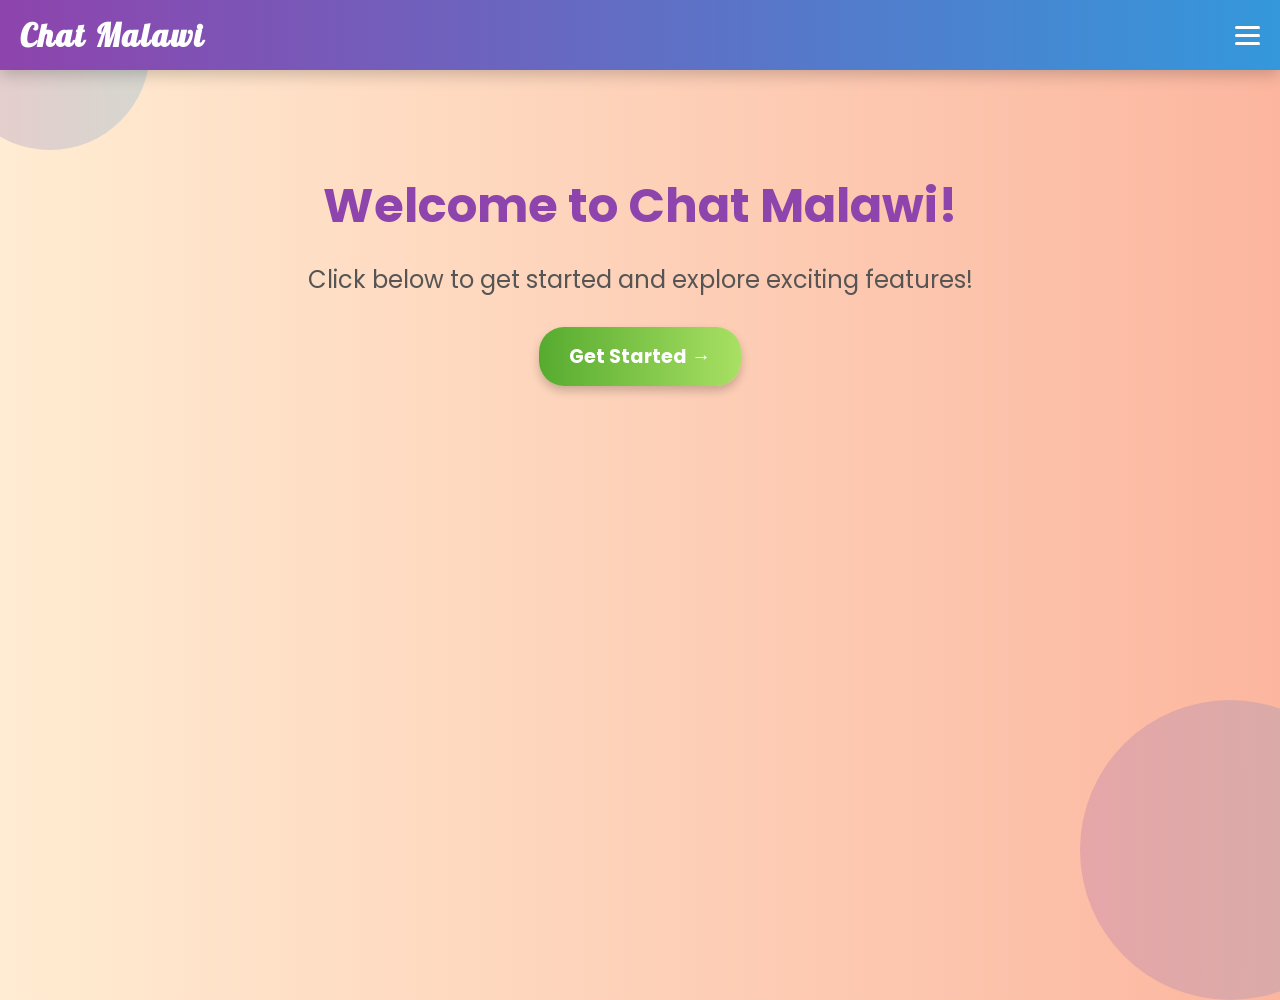
==== index.html @ 0bfccc45 "Add files via upload" ====
<!DOCTYPE html>
<html lang="en">
<head>
  <!-- Basic Meta -->
  <meta charset="UTF-8">
  <meta name="viewport" content="width=device-width, initial-scale=1.0">

  <!-- Title (VERY IMPORTANT for Google) -->
  <title>Chat Malawi | Social Media, Chat, Videos, Music & Live TV in Malawi</title>

  <!-- Meta Description (shows on Google results) -->
  <meta name="description" content="Chat Malawi is an all-in-one Malawian social platform with chat, social networking, videos, short clips, music streaming, movies, live TV channels, and more. Connect, watch, listen, and share – all in one place.">

  <!-- Keywords (less important today but still helpful) -->
  <meta name="keywords" content="Chat Malawi, Malawi social media, Malawi chat app, Malawi Facebook, Malawi WhatsApp, Malawi TikTok, Malawi YouTube, Malawi Netflix, Malawi Spotify, Malawi live TV, GOtv Malawi, DStv Malawi">

  <!-- Author -->
  <meta name="author" content="Collins Salagi – Founder, Chat Malawi">

  <!-- Open Graph (Facebook, WhatsApp sharing) -->
  <meta property="og:title" content="Chat Malawi | Malawi’s All-in-One Social Platform">
  <meta property="og:description" content="Chat, post, watch videos, stream music, enjoy movies, and watch live TV channels – all in one Malawian platform.">
  <meta property="og:type" content="website">
  <meta property="og:url" content="https://chatmalawi.ct.ws">
  <meta property="og:image" content="https://chatmalawi.ct.ws/assets/chat-malawi-preview.png">

  <!-- Twitter Card -->
  <meta name="twitter:card" content="summary_large_image">
  <meta name="twitter:title" content="Chat Malawi | Social, Video, Music & Live TV">
  <meta name="twitter:description" content="Malawi’s all-in-one platform for chatting, social media, videos, music, movies and live TV.">
  <meta name="twitter:image" content="https://chatmalawi.ct.ws/assets/chat-malawi-preview.png">

  <!-- Google Fonts -->
  <link href="https://fonts.googleapis.com/css2?family=Poppins:wght@300;400;600&family=Lobster&display=swap" rel="stylesheet">
  <style>
    /* General Reset */
    * {
      margin: 0;
      padding: 0;
      box-sizing: border-box;
      font-family: 'Poppins', sans-serif;
    }

    body {
      background: linear-gradient(to right, #ffecd2, #fcb69f);
      color: #333;
      overflow-x: hidden;
    }

    /* Header Section */
    header {
      background: linear-gradient(to right, #8e44ad, #3498db);
      color: white;
      padding: 15px 20px;
      display: flex;
      justify-content: space-between;
      align-items: center;
      position: sticky;
      top: 0;
      z-index: 1000;
      box-shadow: 0 5px 15px rgba(0, 0, 0, 0.2);
    }

    header h1 {
      font-family: 'Lobster', cursive;
      font-size: 2em;
      letter-spacing: 2px;
    }

    /* Menu Icon */
    .menu-icon {
      display: flex;
      flex-direction: column;
      cursor: pointer;
      gap: 5px;
    }

    .menu-icon div {
      width: 25px;
      height: 3px;
      background-color: white;
      border-radius: 2px;
    }

    /* Navigation Menu */
    nav {
      position: absolute;
      top: 60px;
      right: 20px;
      background: white;
      border-radius: 8px;
      width: 200px;
      transform: translateY(-20px);
      opacity: 0;
      visibility: hidden;
      transition: all 0.3s ease-in-out;
      box-shadow: 0 8px 20px rgba(0, 0, 0, 0.15);
    }

    nav.active {
      transform: translateY(0);
      opacity: 1;
      visibility: visible;
    }

    nav ul {
      list-style: none;
      padding: 10px 0;
    }

    nav ul li {
      border-bottom: 1px solid #f2f2f2;
    }

    nav ul li:last-child {
      border: none;
    }

    nav ul li a {
      display: block;
      text-decoration: none;
      color: #3498db;
      padding: 10px 15px;
      font-weight: bold;
      transition: all 0.3s ease;
    }

    nav ul li a:hover {
      background: #f5f5f5;
      color: #8e44ad;
    }

    /* Main Content */
    .content {
      margin: 80px auto;
      padding: 20px;
      max-width: 800px;
      text-align: center;
    }

    .content h2 {
      font-size: 3em;
      margin-bottom: 20px;
      color: #8e44ad;
    }

    .content p {
      font-size: 1.5em;
      margin-bottom: 30px;
      color: #555;
    }

    /* Button Styling */
    .btn {
      display: inline-block;
      background: linear-gradient(to right, #56ab2f, #a8e063);
      color: white;
      text-decoration: none;
      padding: 15px 30px;
      border-radius: 25px;
      font-size: 1.2em;
      font-weight: bold;
      transition: all 0.3s ease-in-out;
      box-shadow: 0 5px 10px rgba(0, 0, 0, 0.2);
    }

    .btn:hover {
      background: linear-gradient(to right, #4caf50, #81c784);
      transform: translateY(-5px);
    }

    /* Decorative Background Elements */
    .background-circle {
      position: absolute;
      border-radius: 50%;
      background: linear-gradient(to right, #8e44ad, #3498db);
      opacity: 0.2;
      z-index: -1;
    }

    .circle1 {
      width: 200px;
      height: 200px;
      top: -50px;
      left: -50px;
    }

    .circle2 {
      width: 300px;
      height: 300px;
      bottom: -100px;
      right: -100px;
    }

    /* Responsive Design */
    @media (max-width: 768px) {
      header h1 {
        font-size: 1.5em;
      }

      .menu-icon div {
        width: 20px;
      }

      .content h2 {
        font-size: 2.5em;
      }

      .btn {
        font-size: 1em;
        padding: 10px 20px;
      }
    }

    @media (max-width: 480px) {
      .content h2 {
        font-size: 2em;
      }

      .btn {
        font-size: 0.9em;
        padding: 10px 15px;
      }
    }
  </style>
</head>
<body>
  <!-- Decorative Background -->
  <div class="background-circle circle1"></div>
  <div class="background-circle circle2"></div>

  <!-- Header -->
  <header>
    <h1>Chat Malawi</h1>
    <div class="menu-icon" onclick="toggleMenu()">
      <div></div>
      <div></div>
      <div></div>
    </div>
  </header>

  <!-- Navigation Menu -->
  <nav id="menu">
    <ul>
      <li><a href="#">Home</a></li>
      <li><a href="https://chatmalawi.ct.ws/register.html">Register</a></li>
      <li><a href="https://chatmalawi.ct.ws/about.html">About</a></li>
      <li><a href="https://chatmalawi.ct.ws/contact.html">Contact</a></li>
    </ul>
  </nav>

  <!-- Main Content -->
  <div class="content">
    <h2>Welcome to Chat Malawi!</h2>
    <p>Click below to get started and explore exciting features!</p>
    <a href="https://chatmalawi.ct.ws/choose.html" class="btn">Get Started →</a>
  </div>

  <!-- JavaScript -->
  <script>
    // Toggle Menu Visibility
    function toggleMenu() {
      const menu = document.getElementById("menu");
      menu.classList.toggle("active");
    }
  </script>
</body>
</html>
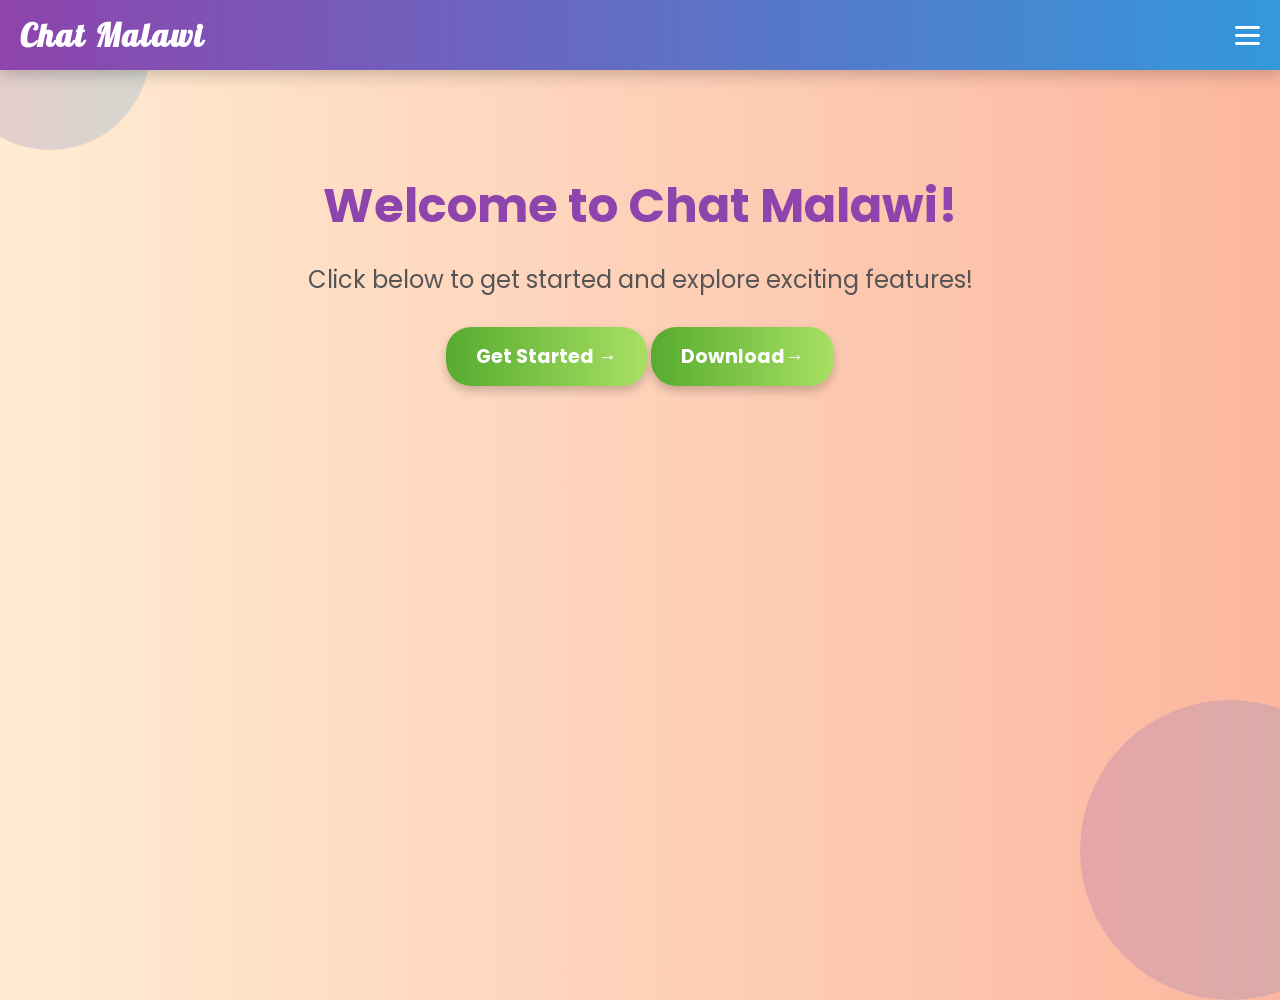
==== commit 97ee2554: "Update index.html" ====
--- a/index.html
+++ b/index.html
@@ -5,6 +5,8 @@
   <meta charset="UTF-8">
   <meta name="viewport" content="width=device-width, initial-scale=1.0">
 
+<meta name="google-site-verification" content="3OlMX-tmrOfyw79zy_RfGWT-W22qWX3HfekbRtVTyAk" />
+
   <!-- Title (VERY IMPORTANT for Google) -->
   <title>Chat Malawi | Social Media, Chat, Videos, Music & Live TV in Malawi</title>
 
@@ -21,14 +23,14 @@
   <meta property="og:title" content="Chat Malawi | Malawi’s All-in-One Social Platform">
   <meta property="og:description" content="Chat, post, watch videos, stream music, enjoy movies, and watch live TV channels – all in one Malawian platform.">
   <meta property="og:type" content="website">
-  <meta property="og:url" content="https://chatmalawi.ct.ws">
-  <meta property="og:image" content="https://chatmalawi.ct.ws/assets/chat-malawi-preview.png">
+  <meta property="og:url" content="https://chatmalawi.infinityfreeapp.com">
+  <meta property="og:image" content="https://chatmalawi.infinityfreeapp.com/assets/chat-malawi-preview.png">
 
   <!-- Twitter Card -->
   <meta name="twitter:card" content="summary_large_image">
   <meta name="twitter:title" content="Chat Malawi | Social, Video, Music & Live TV">
   <meta name="twitter:description" content="Malawi’s all-in-one platform for chatting, social media, videos, music, movies and live TV.">
-  <meta name="twitter:image" content="https://chatmalawi.ct.ws/assets/chat-malawi-preview.png">
+  <meta name="twitter:image" content="https://chatmalawi.infinityfreeapp.com/assets/chat-malawi-preview.png">
 
   <!-- Google Fonts -->
   <link href="https://fonts.googleapis.com/css2?family=Poppins:wght@300;400;600&family=Lobster&display=swap" rel="stylesheet">
@@ -243,7 +245,7 @@
   <nav id="menu">
     <ul>
       <li><a href="#">Home</a></li>
-      <li><a href="https://chatmalawi.ct.ws/register.html">Register</a></li>
+      <li><a href="https://chatmalawi.infinityfreeapp.com/register.php">Register</a></li>
       <li><a href="https://chatmalawi.ct.ws/about.html">About</a></li>
       <li><a href="https://chatmalawi.ct.ws/contact.html">Contact</a></li>
     </ul>
@@ -253,7 +255,9 @@
   <div class="content">
     <h2>Welcome to Chat Malawi!</h2>
     <p>Click below to get started and explore exciting features!</p>
-    <a href="https://chatmalawi.ct.ws/choose.html" class="btn">Get Started →</a>
+    <a href="https://chatmalawi.infinityfreeapp.com" class="btn">Get Started →</a>
+
+<a href="https://web2apkpro.com/public_download.php?project_id=11176&token=deff3643ce" class="btn">Download→</a>
   </div>
 
   <!-- JavaScript -->
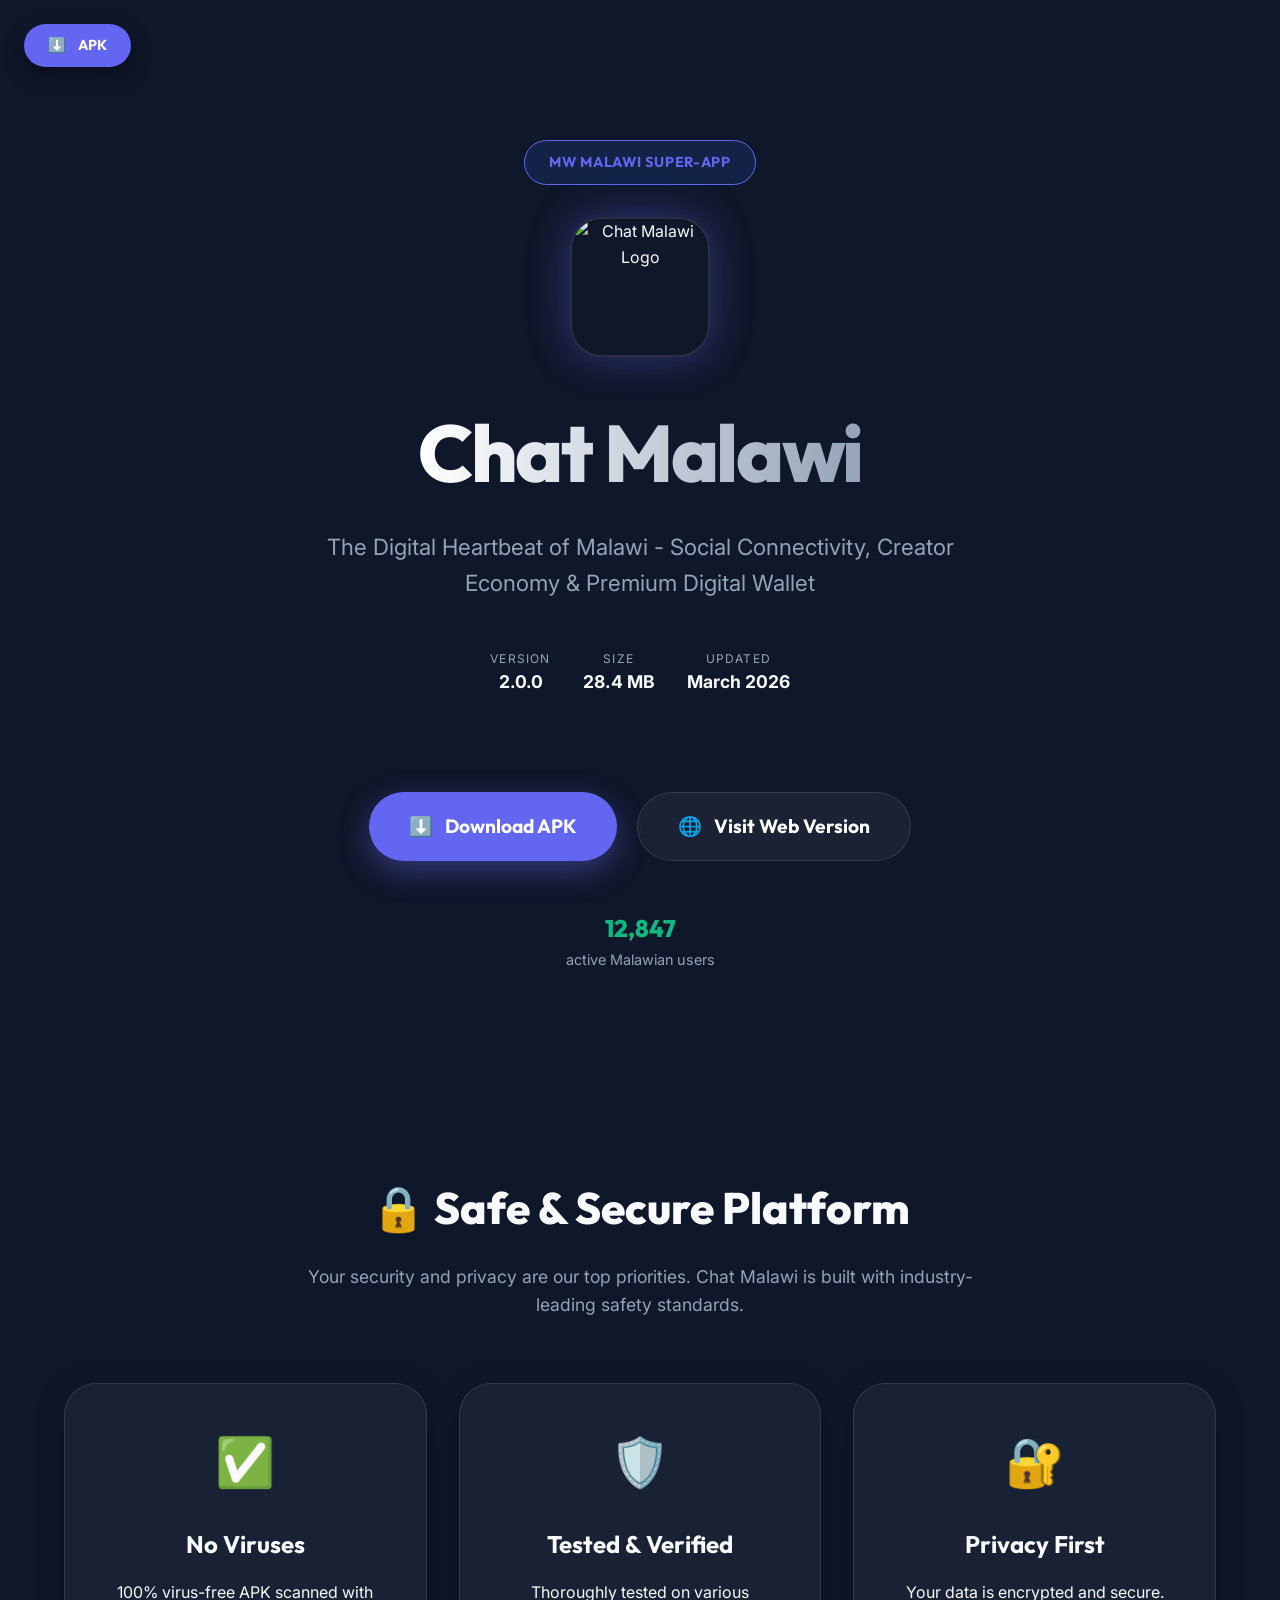
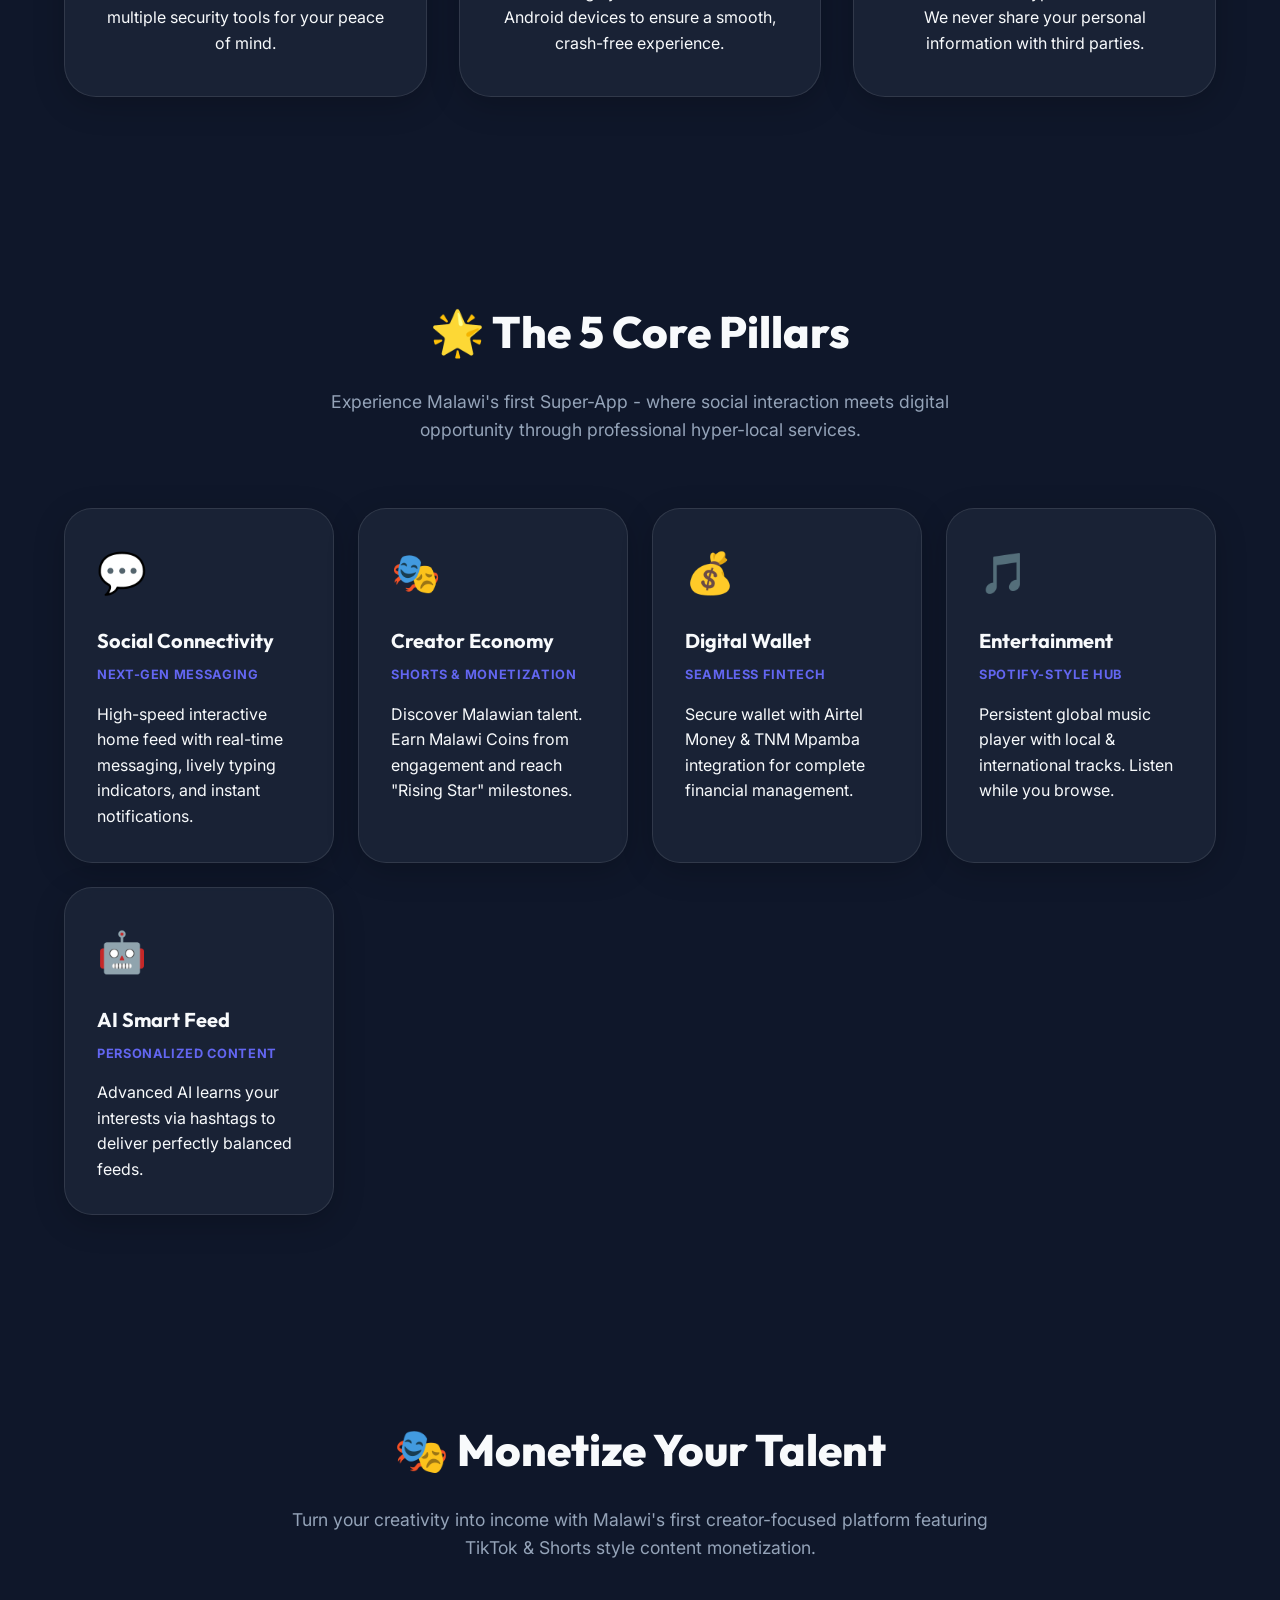
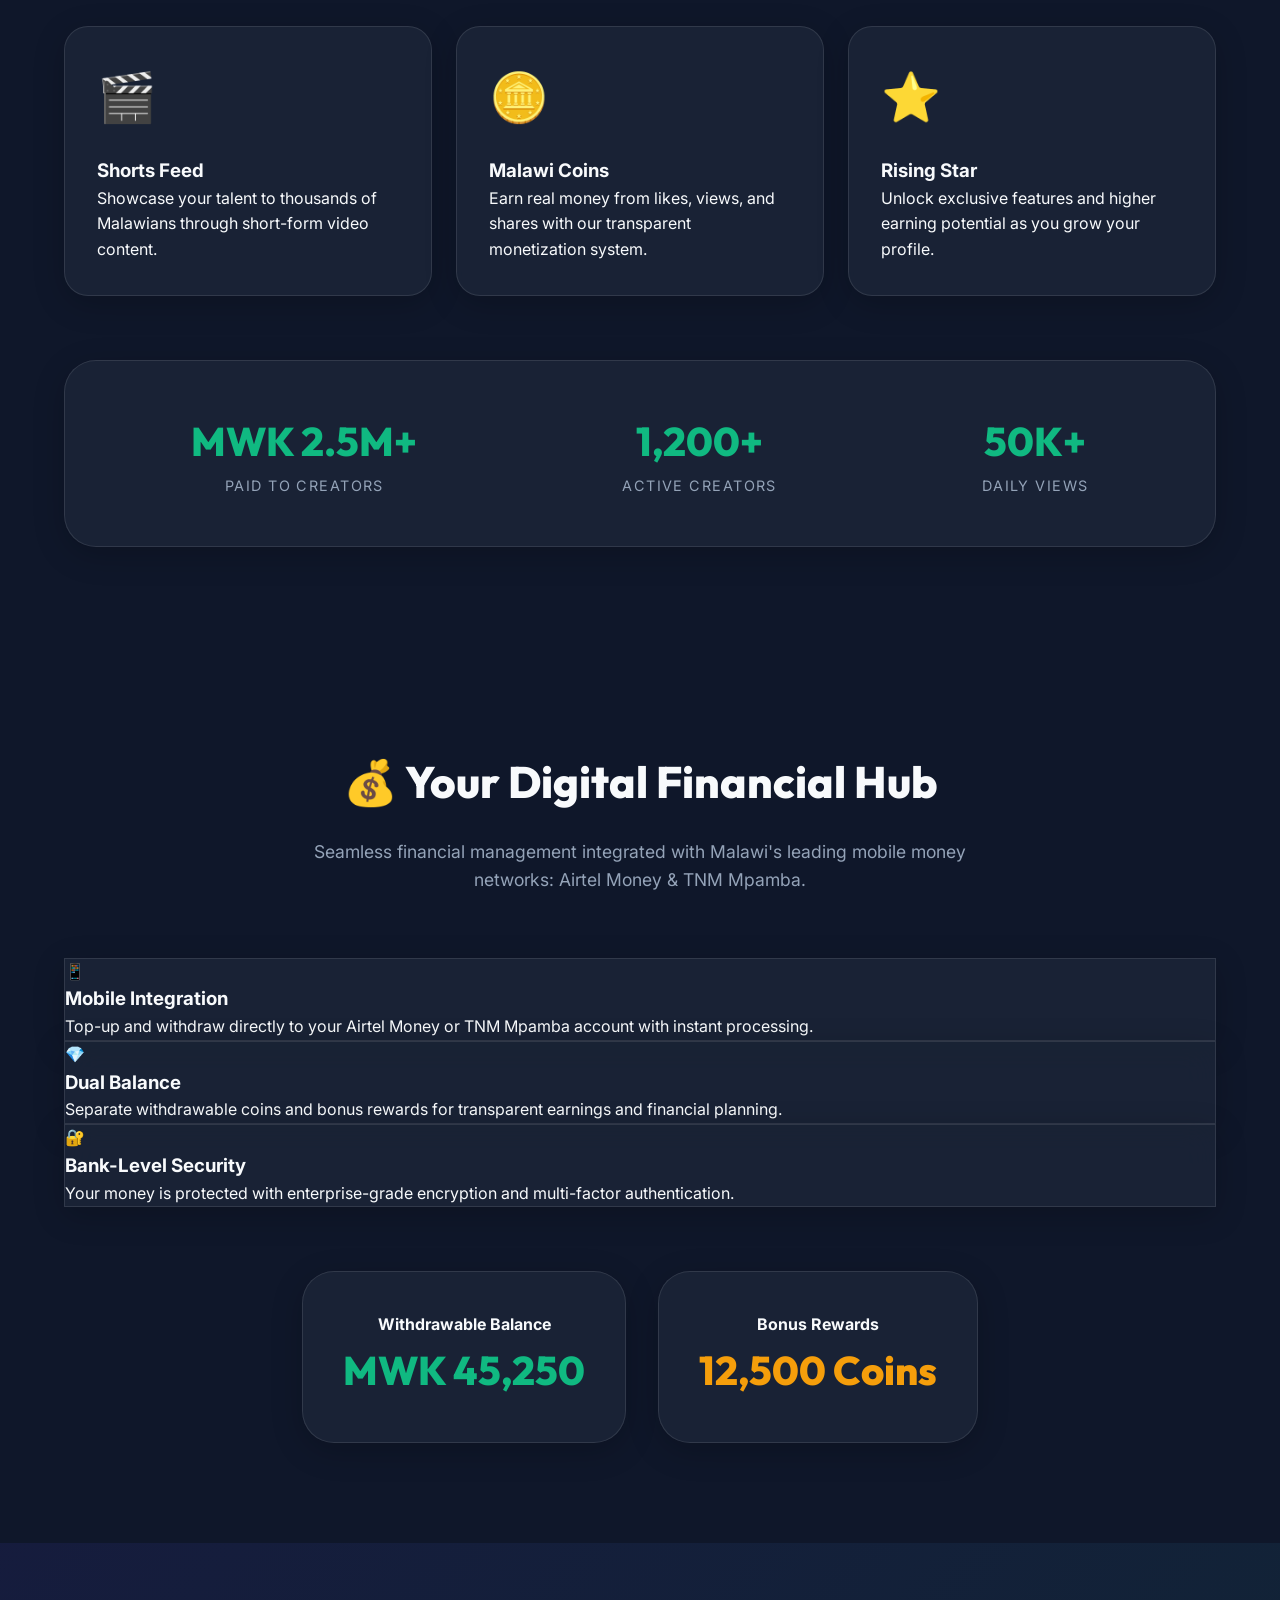
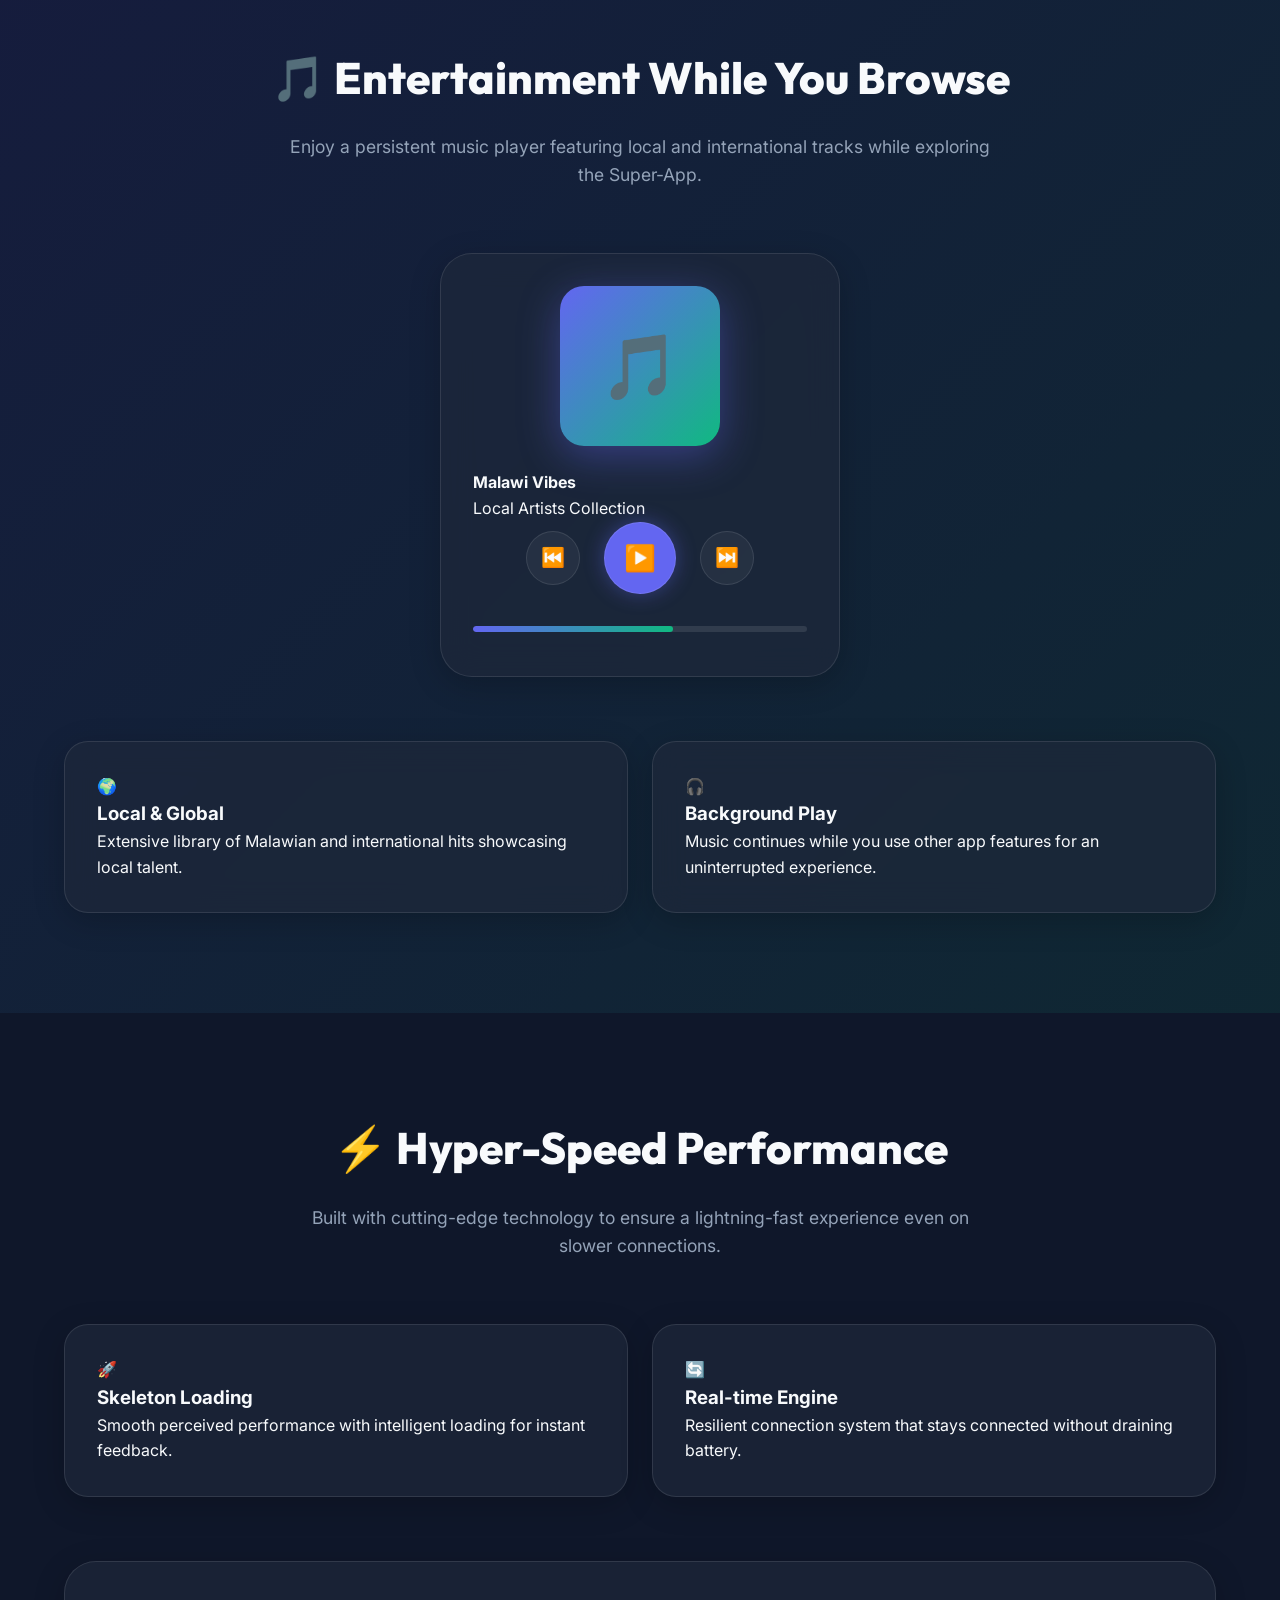
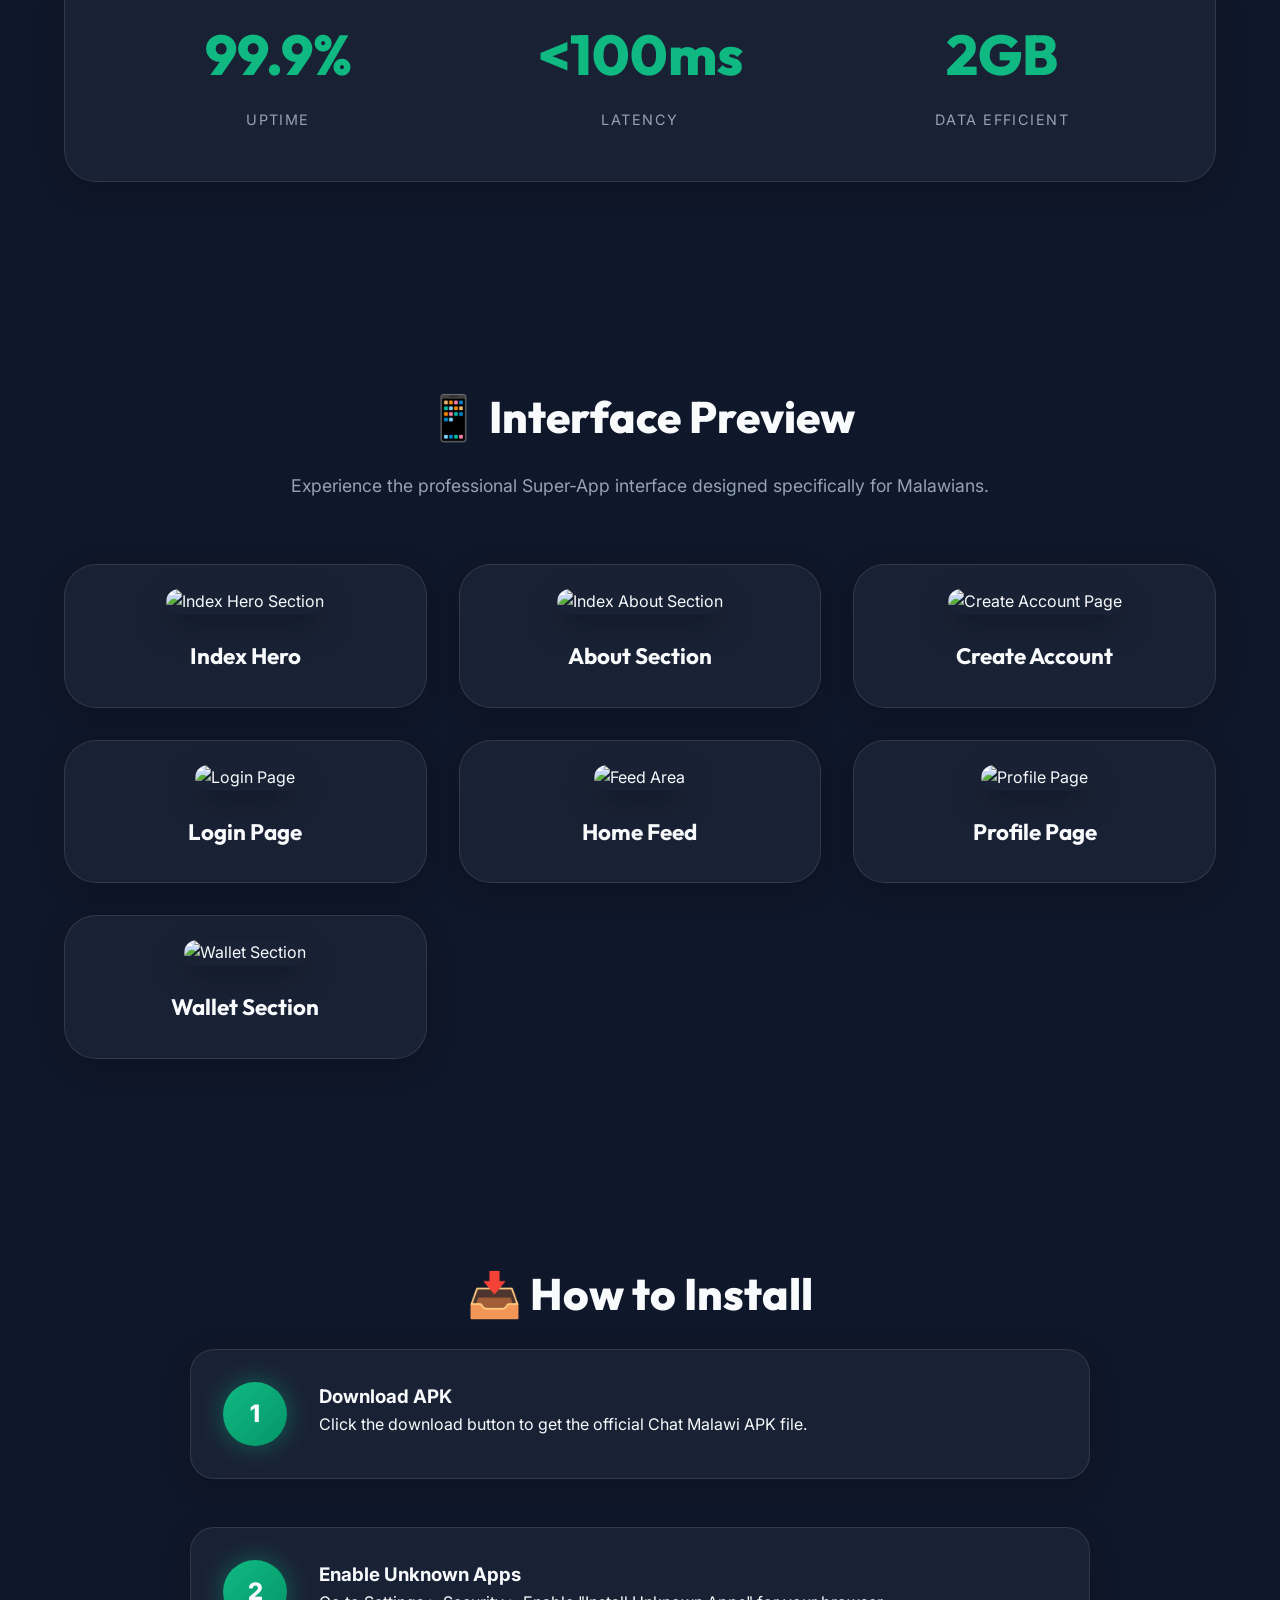
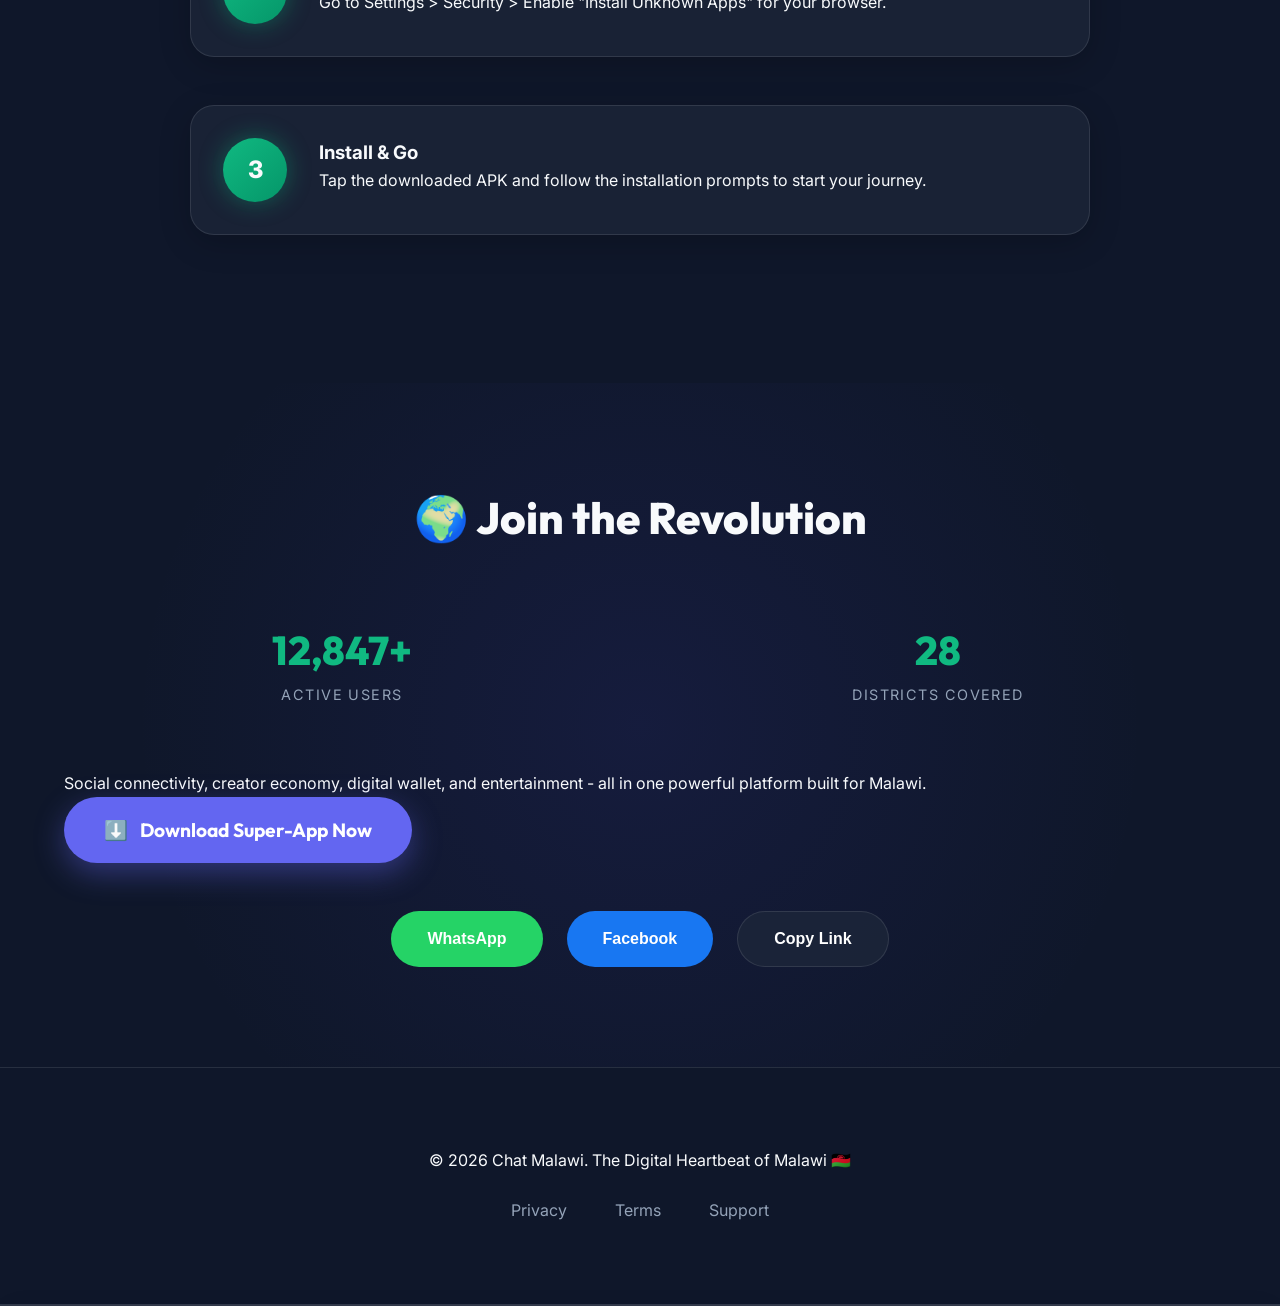
==== commit e06428db: "Add files via upload" ====
--- a/index.html
+++ b/index.html
@@ -1,272 +1,659 @@
-<!DOCTYPE html>
-<html lang="en">
-<head>
-  <!-- Basic Meta -->
-  <meta charset="UTF-8">
-  <meta name="viewport" content="width=device-width, initial-scale=1.0">
-
-<meta name="google-site-verification" content="3OlMX-tmrOfyw79zy_RfGWT-W22qWX3HfekbRtVTyAk" />
-
-  <!-- Title (VERY IMPORTANT for Google) -->
-  <title>Chat Malawi | Social Media, Chat, Videos, Music & Live TV in Malawi</title>
-
-  <!-- Meta Description (shows on Google results) -->
-  <meta name="description" content="Chat Malawi is an all-in-one Malawian social platform with chat, social networking, videos, short clips, music streaming, movies, live TV channels, and more. Connect, watch, listen, and share – all in one place.">
-
-  <!-- Keywords (less important today but still helpful) -->
-  <meta name="keywords" content="Chat Malawi, Malawi social media, Malawi chat app, Malawi Facebook, Malawi WhatsApp, Malawi TikTok, Malawi YouTube, Malawi Netflix, Malawi Spotify, Malawi live TV, GOtv Malawi, DStv Malawi">
-
-  <!-- Author -->
-  <meta name="author" content="Collins Salagi – Founder, Chat Malawi">
-
-  <!-- Open Graph (Facebook, WhatsApp sharing) -->
-  <meta property="og:title" content="Chat Malawi | Malawi’s All-in-One Social Platform">
-  <meta property="og:description" content="Chat, post, watch videos, stream music, enjoy movies, and watch live TV channels – all in one Malawian platform.">
-  <meta property="og:type" content="website">
-  <meta property="og:url" content="https://chatmalawi.infinityfreeapp.com">
-  <meta property="og:image" content="https://chatmalawi.infinityfreeapp.com/assets/chat-malawi-preview.png">
-
-  <!-- Twitter Card -->
-  <meta name="twitter:card" content="summary_large_image">
-  <meta name="twitter:title" content="Chat Malawi | Social, Video, Music & Live TV">
-  <meta name="twitter:description" content="Malawi’s all-in-one platform for chatting, social media, videos, music, movies and live TV.">
-  <meta name="twitter:image" content="https://chatmalawi.infinityfreeapp.com/assets/chat-malawi-preview.png">
-
-  <!-- Google Fonts -->
-  <link href="https://fonts.googleapis.com/css2?family=Poppins:wght@300;400;600&family=Lobster&display=swap" rel="stylesheet">
-  <style>
-    /* General Reset */
-    * {
-      margin: 0;
-      padding: 0;
-      box-sizing: border-box;
-      font-family: 'Poppins', sans-serif;
-    }
-
-    body {
-      background: linear-gradient(to right, #ffecd2, #fcb69f);
-      color: #333;
-      overflow-x: hidden;
-    }
-
-    /* Header Section */
-    header {
-      background: linear-gradient(to right, #8e44ad, #3498db);
-      color: white;
-      padding: 15px 20px;
-      display: flex;
-      justify-content: space-between;
-      align-items: center;
-      position: sticky;
-      top: 0;
-      z-index: 1000;
-      box-shadow: 0 5px 15px rgba(0, 0, 0, 0.2);
-    }
-
-    header h1 {
-      font-family: 'Lobster', cursive;
-      font-size: 2em;
-      letter-spacing: 2px;
-    }
-
-    /* Menu Icon */
-    .menu-icon {
-      display: flex;
-      flex-direction: column;
-      cursor: pointer;
-      gap: 5px;
-    }
-
-    .menu-icon div {
-      width: 25px;
-      height: 3px;
-      background-color: white;
-      border-radius: 2px;
-    }
-
-    /* Navigation Menu */
-    nav {
-      position: absolute;
-      top: 60px;
-      right: 20px;
-      background: white;
-      border-radius: 8px;
-      width: 200px;
-      transform: translateY(-20px);
-      opacity: 0;
-      visibility: hidden;
-      transition: all 0.3s ease-in-out;
-      box-shadow: 0 8px 20px rgba(0, 0, 0, 0.15);
-    }
-
-    nav.active {
-      transform: translateY(0);
-      opacity: 1;
-      visibility: visible;
-    }
-
-    nav ul {
-      list-style: none;
-      padding: 10px 0;
-    }
-
-    nav ul li {
-      border-bottom: 1px solid #f2f2f2;
-    }
-
-    nav ul li:last-child {
-      border: none;
-    }
-
-    nav ul li a {
-      display: block;
-      text-decoration: none;
-      color: #3498db;
-      padding: 10px 15px;
-      font-weight: bold;
-      transition: all 0.3s ease;
-    }
-
-    nav ul li a:hover {
-      background: #f5f5f5;
-      color: #8e44ad;
-    }
-
-    /* Main Content */
-    .content {
-      margin: 80px auto;
-      padding: 20px;
-      max-width: 800px;
-      text-align: center;
-    }
-
-    .content h2 {
-      font-size: 3em;
-      margin-bottom: 20px;
-      color: #8e44ad;
-    }
-
-    .content p {
-      font-size: 1.5em;
-      margin-bottom: 30px;
-      color: #555;
-    }
-
-    /* Button Styling */
-    .btn {
-      display: inline-block;
-      background: linear-gradient(to right, #56ab2f, #a8e063);
-      color: white;
-      text-decoration: none;
-      padding: 15px 30px;
-      border-radius: 25px;
-      font-size: 1.2em;
-      font-weight: bold;
-      transition: all 0.3s ease-in-out;
-      box-shadow: 0 5px 10px rgba(0, 0, 0, 0.2);
-    }
-
-    .btn:hover {
-      background: linear-gradient(to right, #4caf50, #81c784);
-      transform: translateY(-5px);
-    }
-
-    /* Decorative Background Elements */
-    .background-circle {
-      position: absolute;
-      border-radius: 50%;
-      background: linear-gradient(to right, #8e44ad, #3498db);
-      opacity: 0.2;
-      z-index: -1;
-    }
-
-    .circle1 {
-      width: 200px;
-      height: 200px;
-      top: -50px;
-      left: -50px;
-    }
-
-    .circle2 {
-      width: 300px;
-      height: 300px;
-      bottom: -100px;
-      right: -100px;
-    }
-
-    /* Responsive Design */
-    @media (max-width: 768px) {
-      header h1 {
-        font-size: 1.5em;
-      }
-
-      .menu-icon div {
-        width: 20px;
-      }
-
-      .content h2 {
-        font-size: 2.5em;
-      }
-
-      .btn {
-        font-size: 1em;
-        padding: 10px 20px;
-      }
-    }
-
-    @media (max-width: 480px) {
-      .content h2 {
-        font-size: 2em;
-      }
-
-      .btn {
-        font-size: 0.9em;
-        padding: 10px 15px;
-      }
-    }
-  </style>
-</head>
-<body>
-  <!-- Decorative Background -->
-  <div class="background-circle circle1"></div>
-  <div class="background-circle circle2"></div>
-
-  <!-- Header -->
-  <header>
-    <h1>Chat Malawi</h1>
-    <div class="menu-icon" onclick="toggleMenu()">
-      <div></div>
-      <div></div>
-      <div></div>
-    </div>
-  </header>
-
-  <!-- Navigation Menu -->
-  <nav id="menu">
-    <ul>
-      <li><a href="#">Home</a></li>
-      <li><a href="https://chatmalawi.infinityfreeapp.com/register.php">Register</a></li>
-      <li><a href="https://chatmalawi.ct.ws/about.html">About</a></li>
-      <li><a href="https://chatmalawi.ct.ws/contact.html">Contact</a></li>
-    </ul>
-  </nav>
-
-  <!-- Main Content -->
-  <div class="content">
-    <h2>Welcome to Chat Malawi!</h2>
-    <p>Click below to get started and explore exciting features!</p>
-    <a href="https://chatmalawi.infinityfreeapp.com" class="btn">Get Started →</a>
-
-<a href="https://web2apkpro.com/public_download.php?project_id=11176&token=deff3643ce" class="btn">Download→</a>
-  </div>
-
-  <!-- JavaScript -->
-  <script>
-    // Toggle Menu Visibility
-    function toggleMenu() {
-      const menu = document.getElementById("menu");
-      menu.classList.toggle("active");
-    }
-  </script>
-</body>
+<!DOCTYPE html>
+<html lang="en-MW">
+
+<head>
+    <meta charset="UTF-8">
+    <meta name="viewport" content="width=device-width, initial-scale=1.0">
+    <title>Chat Malawi - Malawi's Super-App | Social, Creator Economy, Digital Wallet, Entertainment & AI</title>
+    <meta name="description"
+        content="Download Chat Malawi, Malawi's ultimate Super-App. Professional hyper-local platform combining social connectivity (Facebook & WhatsApp style), creator monetization (TikTok & Shorts), integrated digital wallet (Airtel Money & TNM Mpamba), entertainment hub (Spotify style), and AI-powered personalization. Built by Malawians, for Malawians.">
+    <meta name="keywords"
+        content="Chat Malawi, Malawi Super-App, social media, creator economy, digital wallet, Airtel Money, TNM Mpamba, Malawi Coins, entertainment, music streaming, AI personalization, social connectivity, content monetization, mobile money, Malawi app, APK download, Android app, hyper-local platform, digital heartbeat Malawi, Facebook WhatsApp style, TikTok Shorts monetization, Spotify music streaming, real-time messaging, content creation, Malawian talent, rising star program, dual balance system">
+    <!-- Additional SEO Meta Tags -->
+    <meta name="robots" content="index, follow, max-snippet:-1, max-image-preview:large, max-video-preview:-1">
+    <meta name="googlebot" content="index, follow">
+    <meta name="author" content="Chat Malawi Team, collins salagi">
+    <meta name="subject"
+        content="Malawi Super-App - Social Connectivity, Creator Economy, Digital Wallet, Entertainment & AI">
+    <meta name="copyright" content="Chat Malawi Team 2026">
+    <meta name="designer" content="Chat Malawi Team">
+    <meta name="reply-to" content="chatmalawi@gmail.com">
+    <meta name="owner" content="Chat Malawi">
+    <meta name="url" content="">
+    <meta name="identifier-URL" content="">
+    <meta name="category" content="Super-App, Social Media, Entertainment, Finance, Technology">
+    <meta name="coverage" content="Worldwide">
+    <meta name="distribution" content="Global">
+    <meta name="rating" content="General">
+    <meta name="revisit-after" content="7 days">
+    <meta name="language" content="English">
+    <meta name="geo.region" content="MW">
+    <meta name="geo.placename" content="Malawi">
+    <meta name="geo.position" content="-13.2543;34.3015">
+    <meta name="ICBM" content="-13.2543, 34.3015">
+
+    <!-- Canonical URL -->
+    <link rel="canonical" href="https://chatmalawi.netlify.app">
+
+    <!-- Open Graph Tags (Social Sharing) -->
+    <meta property="og:title"
+        content="Chat Malawi - Malawi's Super-App | Social, Creator Economy, Digital Wallet, Entertainment & AI">
+    <meta property="og:description"
+        content="Experience Malawi's ultimate Super-App - professional hyper-local platform with social connectivity, creator monetization, digital wallet, entertainment hub, and AI personalization.">
+    <meta property="og:image" content="https://chatmalawi.netlify.app/assets/logo.png">
+    <meta property="og:image:type" content="image/png">
+    <meta property="og:image:width" content="512">
+    <meta property="og:image:height" content="512">
+    <meta property="og:url" content="https://chatmalawi.netlify.app">
+    <meta property="og:type" content="website">
+    <meta property="og:site_name" content="Chat Malawi Super-App">
+    <meta property="og:locale" content="en_MW">
+
+    <!-- Twitter Card -->
+    <meta name="twitter:card" content="summary_large_image">
+    <meta name="twitter:title" content="Chat Malawi - Malawi's Super-App">
+    <meta name="twitter:description"
+        content="Malawi's ultimate Super-App: Social Connectivity, Creator Economy, Digital Wallet, Entertainment & AI - The Digital Heartbeat of Malawi 🇲🇼">
+    <meta name="twitter:image" content="https://chatmalawi.netlify.app/assets/logo.png">
+    <meta name="twitter:site" content="@ChatMalawi">
+    <meta name="twitter:creator" content="@ChatMalawi">
+
+    <!-- Schema.org Image -->
+    <meta itemprop="image" content="https://chatmalawi.netlify.app/assets/logo.png">
+
+    <!-- Favicon & PWA -->
+    <link rel="icon" type="image/png" sizes="32x32" href="./assets/logo.png">
+    <link rel="icon" type="image/png" sizes="16x16" href="./assets/logo.png">
+    <link rel="apple-touch-icon" href="./assets/logo.png">
+    <link rel="manifest" href="./manifest.json">
+    <meta name="theme-color" content="#6366F1">
+
+    <!-- Multi-Search Engine Verification (Placeholders) -->
+    <!-- Replace with your actual verification IDs from Bing Webmaster Tools and Yandex Webmaster -->
+    <meta name="msvalidate.01" content="BING_VERIFICATION_CODE">
+    <meta name="yandex-verification" content="YANDEX_VERIFICATION_CODE">
+
+    <!-- Google Analytics -->
+    <script async src="https://www.googletagmanager.com/gtag/js?id=GA_MEASUREMENT_ID"></script>
+    <script>
+        window.dataLayer = window.dataLayer || [];
+        function gtag() { dataLayer.push(arguments); }
+        gtag('js', new Date());
+        gtag('config', 'GA_MEASUREMENT_ID');
+    </script>
+
+    <link rel="stylesheet" href="style.css">
+
+    <!-- Yandex.Metrika counter -->
+    <script type="text/javascript">
+        (function (m, e, t, r, i, k, a) {
+            m[i] = m[i] || function () { (m[i].a = m[i].a || []).push(arguments) };
+            m[i].l = 1 * new Date();
+            for (var j = 0; j < document.scripts.length; j++) { if (document.scripts[j].src === r) { return; } }
+            k = e.createElement(t), a = e.getElementsByTagName(t)[0], k.async = 1, k.src = r, a.parentNode.insertBefore(k, a)
+        })(window, document, 'script', 'https://mc.yandex.ru/metrika/tag.js?id=108168816', 'ym');
+
+        ym(108168816, 'init', { ssr: true, webvisor: true, clickmap: true, ecommerce: "dataLayer", referrer: document.referrer, url: location.href, accurateTrackBounce: true, trackLinks: true });
+    </script>
+    <noscript>
+        <div><img src="https://mc.yandex.ru/watch/108168816" style="position:absolute; left:-9999px;" alt="" /></div>
+    </noscript>
+    <!-- /Yandex.Metrika counter -->
+</head>
+
+<body>
+    <!-- Sticky Download Bar (Top-Left) -->
+    <div class="sticky-download" id="stickyDownload">
+        <a href="./Chat Malawi.apk" class="download-btn sticky">
+            <span class="btn-icon">⬇️</span> APK
+        </a>
+    </div>
+
+
+
+    <!-- Hero Section -->
+    <header class="hero">
+        <div class="container">
+            <div class="hero-content">
+                <div class="super-app-badge">MW Malawi Super-App</div>
+                <img src="./assets/logo.png" alt="Chat Malawi Logo" class="app-logo">
+                <h1 class="app-title">Chat Malawi</h1>
+                <p class="tagline">The Digital Heartbeat of Malawi - Social Connectivity, Creator Economy & Premium
+                    Digital Wallet</p>
+
+                <div class="app-info">
+                    <div class="info-item">
+                        <span class="info-label">Version</span>
+                        <span class="info-value">2.0.0</span>
+                    </div>
+                    <div class="info-item">
+                        <span class="info-label">Size</span>
+                        <span class="info-value">28.4 MB</span>
+                    </div>
+                    <div class="info-item">
+                        <span class="info-label">Updated</span>
+                        <span class="info-value">March 2026</span>
+                    </div>
+                </div>
+
+                <div class="hero-actions">
+                    <a href="./Chat Malawi.apk" class="download-btn">
+                        <span class="btn-icon">⬇️</span> Download APK
+                    </a>
+                    <a href="https://chatmalawi.unaux.com" target="_blank" rel="noopener" class="visit-link-btn">
+                        <span class="btn-icon">🌐</span> Visit Web Version
+                    </a>
+                </div>
+
+
+                <div class="download-counter">
+                    <span class="counter-number">12,847+</span>
+                    <span class="counter-text">active Malawian users</span>
+                </div>
+            </div>
+        </div>
+    </header>
+
+    <!-- Trust & Safety Section -->
+    <section class="trust">
+        <div class="container">
+            <h2>🔒 Safe & Secure Platform</h2>
+            <p class="section-intro">Your security and privacy are our top priorities. Chat Malawi is built with
+                industry-leading safety standards.</p>
+            <div class="trust-grid">
+                <div class="trust-item glass">
+                    <div class="trust-icon">✅</div>
+                    <h3>No Viruses</h3>
+                    <p>100% virus-free APK scanned with multiple security tools for your peace of mind.</p>
+                </div>
+                <div class="trust-item glass">
+                    <div class="trust-icon">🛡️</div>
+                    <h3>Tested & Verified</h3>
+                    <p>Thoroughly tested on various Android devices to ensure a smooth, crash-free experience.</p>
+                </div>
+                <div class="trust-item glass">
+                    <div class="trust-icon">🔐</div>
+                    <h3>Privacy First</h3>
+                    <p>Your data is encrypted and secure. We never share your personal information with third parties.
+                    </p>
+                </div>
+            </div>
+        </div>
+    </section>
+
+    <!-- Core Pillars Section -->
+    <section class="core-pillars">
+        <div class="container">
+            <h2>🌟 The 5 Core Pillars</h2>
+            <p class="section-intro">Experience Malawi's first Super-App - where social interaction meets digital
+                opportunity through professional hyper-local services.</p>
+            <div class="pillars-grid">
+                <div class="pillar-item glass">
+                    <div class="pillar-icon">💬</div>
+                    <h3>Social Connectivity</h3>
+                    <p class="pillar-subtitle">Next-Gen Messaging</p>
+                    <p>High-speed interactive home feed with real-time messaging, lively typing indicators, and instant
+                        notifications.</p>
+                </div>
+                <div class="pillar-item glass">
+                    <div class="pillar-icon">🎭</div>
+                    <h3>Creator Economy</h3>
+                    <p class="pillar-subtitle">Shorts & Monetization</p>
+                    <p>Discover Malawian talent. Earn Malawi Coins from engagement and reach "Rising Star" milestones.
+                    </p>
+                </div>
+                <div class="pillar-item glass">
+                    <div class="pillar-icon">💰</div>
+                    <h3>Digital Wallet</h3>
+                    <p class="pillar-subtitle">Seamless Fintech</p>
+                    <p>Secure wallet with Airtel Money & TNM Mpamba integration for complete financial management.</p>
+                </div>
+                <div class="pillar-item glass">
+                    <div class="pillar-icon">🎵</div>
+                    <h3>Entertainment</h3>
+                    <p class="pillar-subtitle">Spotify-Style Hub</p>
+                    <p>Persistent global music player with local & international tracks. Listen while you browse.</p>
+                </div>
+                <div class="pillar-item glass">
+                    <div class="pillar-icon">🤖</div>
+                    <h3>AI Smart Feed</h3>
+                    <p class="pillar-subtitle">Personalized Content</p>
+                    <p>Advanced AI learns your interests via hashtags to deliver perfectly balanced feeds.</p>
+                </div>
+            </div>
+        </div>
+    </section>
+
+    <!-- Creator Economy Section -->
+    <section class="creator-economy">
+        <div class="container">
+            <h2>🎭 Monetize Your Talent</h2>
+            <p class="section-intro">Turn your creativity into income with Malawi's first creator-focused platform
+                featuring TikTok & Shorts style content monetization.</p>
+            <div class="creator-features">
+                <div class="creator-feature glass">
+                    <div class="creator-icon">🎬</div>
+                    <h3>Shorts Feed</h3>
+                    <p>Showcase your talent to thousands of Malawians through short-form video content.</p>
+                </div>
+                <div class="creator-feature glass">
+                    <div class="creator-icon">🪙</div>
+                    <h3>Malawi Coins</h3>
+                    <p>Earn real money from likes, views, and shares with our transparent monetization system.</p>
+                </div>
+                <div class="creator-feature glass">
+                    <div class="creator-icon">⭐</div>
+                    <h3>Rising Star</h3>
+                    <p>Unlock exclusive features and higher earning potential as you grow your profile.</p>
+                </div>
+            </div>
+            <div class="creator-stats glass">
+                <div class="creator-stat">
+                    <span class="stat-number">MWK 2.5M+</span>
+                    <span class="stat-label">Paid to Creators</span>
+                </div>
+                <div class="creator-stat">
+                    <span class="stat-number">1,200+</span>
+                    <span class="stat-label">Active Creators</span>
+                </div>
+                <div class="creator-stat">
+                    <span class="stat-number">50K+</span>
+                    <span class="stat-label">Daily Views</span>
+                </div>
+            </div>
+        </div>
+    </section>
+
+    <!-- Digital Wallet Section -->
+    <section class="digital-wallet">
+        <div class="container">
+            <h2>💰 Your Digital Financial Hub</h2>
+            <p class="section-intro">Seamless financial management integrated with Malawi's leading mobile money
+                networks: Airtel Money & TNM Mpamba.</p>
+            <div class="wallet-features">
+                <div class="wallet-feature glass">
+                    <div class="wallet-icon">📱</div>
+                    <h3>Mobile Integration</h3>
+                    <p>Top-up and withdraw directly to your Airtel Money or TNM Mpamba account with instant processing.
+                    </p>
+                </div>
+                <div class="wallet-feature glass">
+                    <div class="wallet-icon">💎</div>
+                    <h3>Dual Balance</h3>
+                    <p>Separate withdrawable coins and bonus rewards for transparent earnings and financial planning.
+                    </p>
+                </div>
+                <div class="wallet-feature glass">
+                    <div class="wallet-icon">🔐</div>
+                    <h3>Bank-Level Security</h3>
+                    <p>Your money is protected with enterprise-grade encryption and multi-factor authentication.</p>
+                </div>
+            </div>
+            <div class="wallet-demo">
+                <div class="wallet-balance">
+                    <div class="balance-card glass">
+                        <h4>Withdrawable Balance</h4>
+                        <div class="balance-amount">MWK 45,250</div>
+                    </div>
+                    <div class="balance-card glass bonus">
+                        <h4>Bonus Rewards</h4>
+                        <div class="balance-amount">12,500 Coins</div>
+                    </div>
+                </div>
+            </div>
+        </div>
+    </section>
+
+    <!-- Entertainment Hub Section -->
+    <section class="entertainment-hub">
+        <div class="container">
+            <h2>🎵 Entertainment While You Browse</h2>
+            <p class="section-intro">Enjoy a persistent music player featuring local and international tracks while
+                exploring the Super-App.</p>
+            <div class="music-player-demo">
+                <div class="player-interface glass">
+                    <div class="album-art">
+                        <div class="album-placeholder">🎵</div>
+                    </div>
+                    <div class="track-info">
+                        <h4 class="track-title">Malawi Vibes</h4>
+                        <p class="track-artist">Local Artists Collection</p>
+                    </div>
+                    <div class="player-controls">
+                        <button class="control-btn">⏮️</button>
+                        <button class="control-btn play">▶️</button>
+                        <button class="control-btn">⏭️</button>
+                    </div>
+                    <div class="progress-bar">
+                        <div class="progress-fill"></div>
+                    </div>
+                </div>
+            </div>
+            <div class="entertainment-features">
+                <div class="entertainment-feature glass">
+                    <div class="entertainment-icon">🌍</div>
+                    <h3>Local & Global</h3>
+                    <p>Extensive library of Malawian and international hits showcasing local talent.</p>
+                </div>
+                <div class="entertainment-feature glass">
+                    <div class="entertainment-icon">🎧</div>
+                    <h3>Background Play</h3>
+                    <p>Music continues while you use other app features for an uninterrupted experience.</p>
+                </div>
+            </div>
+        </div>
+    </section>
+
+    <!-- Technical Excellence Section -->
+    <section class="technical-excellence">
+        <div class="container">
+            <h2>⚡ Hyper-Speed Performance</h2>
+            <p class="section-intro">Built with cutting-edge technology to ensure a lightning-fast experience even on
+                slower connections.</p>
+            <div class="technical-features">
+                <div class="technical-feature glass">
+                    <div class="technical-icon">🚀</div>
+                    <h3>Skeleton Loading</h3>
+                    <p>Smooth perceived performance with intelligent loading for instant feedback.</p>
+                </div>
+                <div class="technical-feature glass">
+                    <div class="technical-icon">🔄</div>
+                    <h3>Real-time Engine</h3>
+                    <p>Resilient connection system that stays connected without draining battery.</p>
+                </div>
+            </div>
+            <div class="performance-metrics glass">
+                <div class="metric">
+                    <span class="metric-number">99.9%</span>
+                    <span class="metric-label">Uptime</span>
+                </div>
+                <div class="metric">
+                    <span class="metric-number">&lt;100ms</span>
+                    <span class="metric-label">Latency</span>
+                </div>
+                <div class="metric">
+                    <span class="metric-number">2GB</span>
+                    <span class="metric-label">Data Efficient</span>
+                </div>
+            </div>
+        </div>
+    </section>
+
+    <!-- App Screenshots Section -->
+    <section class="screenshots">
+        <div class="container">
+            <h2>📱 Interface Preview</h2>
+            <p class="section-intro">Experience the professional Super-App interface designed specifically for
+                Malawians.</p>
+            <div class="screenshots-grid">
+                <div class="screenshot-item glass"
+                    onclick="openScreenshotModal('./assets/image.png', 'Index Hero Section', 'Professional dashboard entry point')">
+                    <img src="./assets/image.png" alt="Index Hero Section" class="screenshot-img">
+                    <h3>Index Hero</h3>
+                </div>
+                <div class="screenshot-item glass"
+                    onclick="openScreenshotModal('./assets/image1.png', 'Index About Section', 'Detailed project information')">
+                    <img src="./assets/image1.png" alt="Index About Section" class="screenshot-img">
+                    <h3>About Section</h3>
+                </div>
+                <div class="screenshot-item glass"
+                    onclick="openScreenshotModal('./assets/image3.png', 'Create Account Page', 'Seamless user onboarding')">
+                    <img src="./assets/image3.png" alt="Create Account Page" class="screenshot-img">
+                    <h3>Create Account</h3>
+                </div>
+                <div class="screenshot-item glass"
+                    onclick="openScreenshotModal('./assets/image4.png', 'Login Page', 'Secure portal access')">
+                    <img src="./assets/image4.png" alt="Login Page" class="screenshot-img">
+                    <h3>Login Page</h3>
+                </div>
+                <div class="screenshot-item glass"
+                    onclick="openScreenshotModal('./assets/image5.png', 'Feed Area / Home Page', 'Dynamic content discovery')">
+                    <img src="./assets/image5.png" alt="Feed Area" class="screenshot-img">
+                    <h3>Home Feed</h3>
+                </div>
+                <div class="screenshot-item glass"
+                    onclick="openScreenshotModal('./assets/image6.png', 'Profile Page', 'User identity management')">
+                    <img src="./assets/image6.png" alt="Profile Page" class="screenshot-img">
+                    <h3>Profile Page</h3>
+                </div>
+                <div class="screenshot-item glass"
+                    onclick="openScreenshotModal('./assets/image7.png', 'Wallet Section', 'Integrated mobile money wallet')">
+                    <img src="./assets/image7.png" alt="Wallet Section" class="screenshot-img">
+                    <h3>Wallet Section</h3>
+                </div>
+            </div>
+        </div>
+    </section>
+
+    <!-- How to Install Section -->
+    <section class="install">
+        <div class="container">
+            <h2>📥 How to Install</h2>
+            <div class="install-steps">
+                <div class="step glass">
+                    <div class="step-number">1</div>
+                    <div class="step-content">
+                        <h3>Download APK</h3>
+                        <p>Click the download button to get the official Chat Malawi APK file.</p>
+                    </div>
+                </div>
+                <div class="step glass">
+                    <div class="step-number">2</div>
+                    <div class="step-content">
+                        <h3>Enable Unknown Apps</h3>
+                        <p>Go to Settings > Security > Enable "Install Unknown Apps" for your browser.</p>
+                    </div>
+                </div>
+                <div class="step glass">
+                    <div class="step-number">3</div>
+                    <div class="step-content">
+                        <h3>Install & Go</h3>
+                        <p>Tap the downloaded APK and follow the installation prompts to start your journey.</p>
+                    </div>
+                </div>
+            </div>
+        </div>
+    </section>
+
+    <!-- Social Proof & Final CTA -->
+    <section class="social-proof">
+        <div class="container">
+            <h2>🌍 Join the Revolution</h2>
+            <div class="stats-grid">
+                <div class="stat-item">
+                    <span class="stat-number">12,847+</span>
+                    <span class="stat-label">Active Users</span>
+                </div>
+                <div class="stat-item">
+                    <span class="stat-number">28</span>
+                    <span class="stat-label">Districts Covered</span>
+                </div>
+            </div>
+
+            <div class="final-cta">
+                <p>Social connectivity, creator economy, digital wallet, and entertainment - all in one powerful
+                    platform built for Malawi.</p>
+                <a href="./Chat Malawi.apk" class="download-btn large">
+                    <span class="btn-icon">⬇️</span>
+                    Download Super-App Now
+                </a>
+            </div>
+
+            <div class="share-buttons">
+                <button class="share-btn whatsapp" onclick="shareOnWhatsApp()">WhatsApp</button>
+                <button class="share-btn facebook" onclick="shareOnFacebook()">Facebook</button>
+                <button class="share-btn copy" onclick="copyLink()">Copy Link</button>
+            </div>
+        </div>
+    </section>
+
+    <!-- Footer -->
+    <footer class="footer">
+        <div class="container">
+            <p>&copy; 2026 Chat Malawi. The Digital Heartbeat of Malawi 🇲🇼</p>
+            <nav class="footer-links">
+                <a href="#" onclick="showPrivacy()">Privacy</a>
+                <a href="#" onclick="showTerms()">Terms</a>
+                <a href="#" onclick="showSupport()">Support</a>
+            </nav>
+        </div>
+    </footer>
+
+    <!-- Toast Notification -->
+    <div class="toast" id="toast"></div>
+
+    <script src="script.js"></script>
+
+    <!-- Enhanced Structured Data for Super-App -->
+    <script type="application/ld+json">
+    {
+        "@context": "https://schema.org",
+        "@type": "SoftwareApplication",
+        "name": "Chat Malawi",
+        "alternateName": "Chat Malawi Super-App",
+        "description": "Malawi's ultimate Super-App - professional hyper-local platform combining social connectivity (Facebook & WhatsApp style), creator monetization (TikTok & Shorts), integrated digital wallet (Airtel Money & TNM Mpamba), entertainment hub (Spotify style), and AI-powered personalization. Built by Malawians, for Malawians.",
+        "applicationCategory": ["SocialNetworking", "Entertainment", "Finance", "Multimedia"],
+        "operatingSystem": "Android",
+        "softwareVersion": "2.0.0",
+        "fileSize": "28.4MB",
+        "downloadUrl": "./Chat Malawi.apk",
+        "installUrl": "./Chat Malawi.apk",
+        "offers": {
+            "@type": "Offer",
+            "price": "0",
+            "priceCurrency": "USD",
+            "availability": "https://schema.org/InStock"
+        },
+        "aggregateRating": {
+            "@type": "AggregateRating",
+            "ratingValue": "4.9",
+            "ratingCount": "2847",
+            "bestRating": "5",
+            "worstRating": "1"
+        },
+        "author": {
+            "@type": "Organization",
+            "name": "Chat Malawi Team",
+            "url": "https://chatmalawi.netlify.app",
+            "address": {
+                "@type": "PostalAddress",
+                "addressCountry": "MW",
+                "addressRegion": "Malawi"
+            }
+        },
+        "publisher": {
+            "@type": "Organization",
+            "name": "Chat Malawi",
+            "foundingDate": "2024",
+            "areaServed": {
+                "@type": "Country",
+                "name": "Malawi"
+            }
+        },
+        "featureList": [
+            "Social Connectivity with real-time messaging",
+            "Creator Economy with Malawi Coins monetization",
+            "Digital Wallet with Airtel Money & TNM Mpamba integration",
+            "Entertainment Hub with music streaming",
+            "AI-powered personalization and content ranking",
+            "Hyper-speed performance with skeleton loading",
+            "Real-time notifications and typing indicators",
+            "Content sharing (photos, videos, files)",
+            "Rising Star creator program",
+            "Dual balance system (withdrawable vs bonus rewards)"
+        ],
+        "screenshot": "./assets/logo.png",
+        "logo": "./assets/logo.png",
+        "genre": ["Social", "Entertainment", "Finance", "Lifestyle"],
+        "keywords": "Chat Malawi, Malawi Super-App, social media, creator economy, digital wallet, Airtel Money, TNM Mpamba, Malawi Coins, entertainment, music streaming, AI personalization, content monetization, mobile money",
+        "audience": {
+            "@type": "Audience",
+            "audienceType": "Malawian users interested in social connectivity, content creation, and digital services"
+        },
+        "inLanguage": "en",
+        "isFamilyFriendly": "true",
+        "permissions": "read phone status, access network, access storage",
+        "datePublished": "2024-03-01",
+        "dateModified": "2024-03-19",
+        "maintainer": {
+            "@type": "Organization",
+            "name": "Chat Malawi Team"
+        }
+    }
+    </script>
+    <div class="screenshot-modal" id="screenshotModal">
+        <div class="screenshot-modal-content" id="screenshotModalContent">
+            <button type="button" class="screenshot-modal-close" onclick="closeScreenshotModal()"
+                aria-label="Close screenshot preview">&times;</button>
+            <img id="modalImg" src="" alt="">
+            <h3 id="modalTitle"></h3>
+            <p id="modalDesc"></p>
+        </div>
+    </div>
+
+    <div id="toast" class="toast glass"></div>
+
+    <script>
+        function openScreenshotModal(img, title, desc) {
+            document.getElementById('modalImg').src = img;
+            document.getElementById('modalTitle').textContent = title;
+            document.getElementById('modalDesc').textContent = desc;
+            document.getElementById('screenshotModal').classList.add('active');
+            document.body.style.overflow = 'hidden';
+        }
+
+        function closeScreenshotModal() {
+            document.getElementById('screenshotModal').classList.remove('active');
+            document.body.style.overflow = 'auto';
+        }
+
+        function showToast(message, type = 'success') {
+            const toast = document.getElementById('toast');
+            toast.textContent = message;
+            toast.className = `toast glass ${type} show`;
+
+            if (type === 'success') toast.style.background = 'rgba(16, 185, 129, 0.9)';
+            else toast.style.background = 'rgba(79, 70, 229, 0.9)';
+
+            setTimeout(() => {
+                toast.classList.remove('show');
+            }, 3000);
+        }
+
+        function shareOnWhatsApp() {
+            const text = "Check out Chat Malawi - The Digital Heartbeat of Malawi! 🇲🇼 Social, Creator Economy & Digital Wallet all in one Super-App. Download now: " + window.location.href;
+            window.open(`https://wa.me/?text=${encodeURIComponent(text)}`, '_blank');
+        }
+
+        function shareOnFacebook() {
+            const url = window.location.href;
+            window.open(`https://www.facebook.com/sharer/sharer.php?u=${encodeURIComponent(url)}`, '_blank');
+        }
+
+        function copyLink() {
+            navigator.clipboard.writeText(window.location.href).then(() => {
+                showToast("Link copied to clipboard! 📋");
+            });
+        }
+
+        function downloadAPK() {
+            showToast("Starting download... 🚀");
+            window.location.href = "./Chat Malawi.apk";
+        }
+
+        function showPrivacy() { showToast("Privacy Policy coming soon..."); }
+        function showTerms() { showToast("Terms of Service coming soon..."); }
+        function showSupport() { showToast("Support center coming soon..."); }
+
+        // Modal close listeners
+        document.getElementById('screenshotModal').addEventListener('click', function (e) {
+            if (e.target === this) closeScreenshotModal();
+        });
+
+        document.addEventListener('keydown', function (e) {
+            if (e.key === 'Escape') closeScreenshotModal();
+        });
+    </script>
+</body>
+
 </html>
--- a/style.css
+++ b/style.css
@@ -0,0 +1,814 @@
+@import url('https://fonts.googleapis.com/css2?family=Inter:wght@400;500;600;700&family=Outfit:wght@300;400;500;600;700;800&display=swap');
+
+:root {
+    /* Color Palette - Refined Indigo/Purple */
+    --primary: #6366F1;
+    --primary-hover: #4F46E5;
+    --primary-glow: rgba(99, 102, 241, 0.4);
+    --secondary: #10B981;
+    --secondary-hover: #059669;
+    --secondary-glow: rgba(16, 185, 129, 0.4);
+    --accent: #F59E0B;
+    --background: #0F172A;
+    --card-bg: rgba(30, 41, 59, 0.7);
+    --glass-border: rgba(255, 255, 255, 0.1);
+    --text-main: #F8FAFC;
+    --text-dim: #94A3B8;
+
+    /* Typography */
+    --font-main: 'Inter', sans-serif;
+    --font-heading: 'Outfit', sans-serif;
+}
+
+
+* {
+    margin: 0;
+    padding: 0;
+    box-sizing: border-box;
+}
+
+html {
+    scroll-behavior: smooth;
+}
+
+body {
+    font-family: var(--font-main);
+    background-color: var(--background);
+    color: var(--text-main);
+    line-height: 1.6;
+    overflow-x: hidden;
+}
+
+.container {
+    max-width: 1200px;
+    margin: 0 auto;
+    padding: 0 24px;
+}
+
+/* Glassmorphism Utility */
+.glass {
+    background: var(--card-bg);
+    backdrop-filter: blur(16px);
+    -webkit-backdrop-filter: blur(16px);
+    border: 1px solid var(--glass-border);
+    box-shadow: 0 8px 32px rgba(0, 0, 0, 0.2);
+}
+
+/* Sections Base */
+section {
+    padding: 100px 0;
+}
+
+section h2 {
+    font-family: var(--font-heading);
+    font-size: clamp(2rem, 5vw, 2.75rem);
+    font-weight: 800;
+    text-align: center;
+    margin-bottom: 20px;
+}
+
+.section-intro {
+    text-align: center;
+    color: var(--text-dim);
+    font-size: 1.1rem;
+    max-width: 700px;
+    margin: 0 auto 64px;
+}
+
+/* Hero Section */
+.hero {
+    position: relative;
+    padding: 140px 0 100px;
+    background: linear-gradient(rgba(15, 23, 42, 0.75), rgba(15, 23, 42, 0.75)),
+        url('./assets/hero-bg.png');
+    background-size: cover;
+    background-position: center;
+    min-height: 90vh;
+    display: flex;
+    align-items: center;
+    justify-content: center;
+    text-align: center;
+}
+
+.hero-content {
+    display: flex;
+    flex-direction: column;
+    align-items: center;
+    width: 100%;
+}
+
+.super-app-badge {
+    display: inline-block;
+    padding: 10px 24px;
+    background: rgba(37, 99, 235, 0.15);
+    border: 1px solid var(--primary);
+    border-radius: 100px;
+    font-family: var(--font-heading);
+    font-weight: 700;
+    font-size: 0.9rem;
+    color: var(--primary);
+    margin: 0 auto 32px;
+    text-transform: uppercase;
+    letter-spacing: 0.05em;
+}
+
+.app-logo {
+    display: block;
+    width: 140px;
+    height: 140px;
+    border-radius: 32px;
+    margin: 0 auto 32px;
+    box-shadow: 0 0 40px var(--primary-glow);
+    border: 2px solid var(--glass-border);
+    transition: transform 0.5s cubic-bezier(0.175, 0.885, 0.32, 1.275);
+}
+
+.app-logo:hover {
+    transform: rotate(5deg) scale(1.05);
+}
+
+.app-title {
+    font-family: var(--font-heading);
+    font-size: clamp(3rem, 10vw, 5rem);
+    font-weight: 800;
+    margin-bottom: 12px;
+    background: linear-gradient(to right, #ffffff, #94a3b8);
+    -webkit-background-clip: text;
+    background-clip: text;
+    -webkit-text-fill-color: transparent;
+    letter-spacing: -0.03em;
+}
+
+.tagline {
+    font-size: 1.4rem;
+    color: var(--text-dim);
+    margin-bottom: 48px;
+    max-width: 650px;
+    margin-left: auto;
+    margin-right: auto;
+}
+
+.app-info {
+    display: flex;
+    justify-content: center;
+    gap: 32px;
+    margin-bottom: 48px;
+    flex-wrap: wrap;
+}
+
+.info-item {
+    display: flex;
+    flex-direction: column;
+}
+
+.info-label {
+    font-size: 0.75rem;
+    text-transform: uppercase;
+    color: var(--text-dim);
+    letter-spacing: 0.1em;
+}
+
+.info-value {
+    font-weight: 700;
+    font-size: 1.1rem;
+}
+
+.hero-actions {
+    display: flex;
+    justify-content: center;
+    gap: 20px;
+    flex-wrap: wrap;
+    margin-top: 48px;
+}
+
+.download-btn {
+    display: inline-flex;
+    align-items: center;
+    gap: 12px;
+    padding: 18px 40px;
+    background: var(--primary);
+    color: white;
+    text-decoration: none;
+    font-family: var(--font-heading);
+    font-weight: 700;
+    font-size: 1.2rem;
+    border-radius: 100px;
+    transition: all 0.3s cubic-bezier(0.4, 0, 0.2, 1);
+    box-shadow: 0 10px 30px var(--primary-glow);
+}
+
+.download-btn:hover {
+    transform: translateY(-5px);
+    background: var(--primary-hover);
+    box-shadow: 0 15px 40px var(--primary-glow);
+}
+
+.visit-link-btn {
+    display: inline-flex;
+    align-items: center;
+    gap: 12px;
+    padding: 18px 40px;
+    background: rgba(255, 255, 255, 0.05);
+    color: white;
+    text-decoration: none;
+    font-family: var(--font-heading);
+    font-weight: 700;
+    font-size: 1.2rem;
+    border-radius: 100px;
+    border: 1px solid var(--glass-border);
+    transition: all 0.3s ease;
+}
+
+.visit-link-btn:hover {
+    background: rgba(255, 255, 255, 0.1);
+    border-color: white;
+    transform: translateY(-5px);
+}
+
+.download-counter {
+    margin-top: 48px;
+}
+
+.counter-number {
+    display: block;
+    font-family: var(--font-heading);
+    font-size: 1.5rem;
+    font-weight: 800;
+    color: var(--secondary);
+}
+
+.counter-text {
+    font-size: 0.9rem;
+    color: var(--text-dim);
+}
+
+/* Trust Section */
+.trust-grid {
+    display: grid;
+    grid-template-columns: repeat(auto-fit, minmax(300px, 1fr));
+    gap: 32px;
+}
+
+.trust-item {
+    padding: 40px;
+    border-radius: 32px;
+    text-align: center;
+    transition: transform 0.3s ease;
+}
+
+.trust-item:hover {
+    transform: translateY(-10px);
+}
+
+.trust-icon {
+    font-size: 3rem;
+    margin-bottom: 24px;
+}
+
+.trust-item h3 {
+    font-family: var(--font-heading);
+    font-size: 1.5rem;
+    margin-bottom: 16px;
+}
+
+/* Core Pillars */
+.pillars-grid {
+    display: grid;
+    grid-template-columns: repeat(auto-fit, minmax(220px, 1fr));
+    gap: 24px;
+}
+
+.pillar-item {
+    padding: 32px;
+    border-radius: 28px;
+    transition: all 0.4s ease;
+}
+
+.pillar-item:hover {
+    border-color: var(--primary);
+    transform: translateY(-8px);
+}
+
+.pillar-icon {
+    font-size: 2.5rem;
+    margin-bottom: 20px;
+}
+
+.pillar-item h3 {
+    font-family: var(--font-heading);
+    font-size: 1.25rem;
+    margin-bottom: 8px;
+}
+
+.pillar-subtitle {
+    font-size: 0.8rem;
+    text-transform: uppercase;
+    color: var(--primary);
+    font-weight: 700;
+    letter-spacing: 0.05em;
+    margin-bottom: 16px;
+    display: block;
+}
+
+/* Creator Economy */
+.creator-economy {
+    background: linear-gradient(rgba(15, 23, 42, 0.85), rgba(15, 23, 42, 0.85)),
+        url('./assets/creator-bg.png');
+    background-size: cover;
+    background-position: center;
+}
+
+.creator-features {
+    display: grid;
+    grid-template-columns: repeat(auto-fit, minmax(280px, 1fr));
+    gap: 24px;
+    margin-bottom: 64px;
+}
+
+.creator-feature {
+    padding: 32px;
+    border-radius: 24px;
+    transition: all 0.4s ease;
+}
+
+.creator-feature:hover {
+    transform: translateY(-8px);
+    border-color: var(--secondary);
+}
+
+.creator-icon {
+    font-size: 3rem;
+    margin-bottom: 20px;
+}
+
+.creator-stats {
+    display: flex;
+    justify-content: space-around;
+    padding: 48px;
+    border-radius: 32px;
+    flex-wrap: wrap;
+    gap: 48px;
+}
+
+.creator-stat {
+    text-align: center;
+}
+
+.stat-number {
+    display: block;
+    font-family: var(--font-heading);
+    font-size: 2.5rem;
+    font-weight: 800;
+    color: var(--secondary);
+}
+
+.stat-label {
+    font-size: 0.9rem;
+    color: var(--text-dim);
+    text-transform: uppercase;
+    letter-spacing: 0.1em;
+}
+
+/* Digital Wallet */
+.digital-wallet {
+    background: linear-gradient(rgba(15, 23, 42, 0.85), rgba(15, 23, 42, 0.85)),
+        url('./assets/wallet-bg.png');
+    background-size: cover;
+    background-position: center;
+}
+
+.wallet-balance {
+    display: flex;
+    gap: 32px;
+    justify-content: center;
+    flex-wrap: wrap;
+    margin-top: 64px;
+}
+
+.balance-card {
+    padding: 40px;
+    border-radius: 32px;
+    min-width: 280px;
+    text-align: center;
+}
+
+.balance-amount {
+    font-family: var(--font-heading);
+    font-size: 2.5rem;
+    font-weight: 800;
+    color: var(--secondary);
+}
+
+.balance-card.bonus .balance-amount {
+    color: var(--accent);
+}
+
+/* Entertainment Hub Section */
+.entertainment-hub {
+    position: relative;
+    background: linear-gradient(135deg, rgba(79, 70, 229, 0.1) 0%, rgba(16, 185, 129, 0.1) 100%);
+}
+
+.music-player-demo {
+    display: flex;
+    justify-content: center;
+    margin-bottom: 64px;
+}
+
+.player-interface {
+    padding: 32px;
+    border-radius: 32px;
+    max-width: 400px;
+    width: 100%;
+}
+
+.album-art {
+    display: flex;
+    justify-content: center;
+    margin-bottom: 24px;
+}
+
+.album-placeholder {
+    width: 160px;
+    height: 160px;
+    background: linear-gradient(135deg, var(--primary) 0%, var(--secondary) 100%);
+    border-radius: 24px;
+    display: flex;
+    align-items: center;
+    justify-content: center;
+    font-size: 4rem;
+    box-shadow: 0 10px 40px var(--primary-glow);
+}
+
+.player-controls {
+    display: flex;
+    justify-content: center;
+    align-items: center;
+    gap: 24px;
+    margin-bottom: 32px;
+}
+
+.control-btn {
+    background: rgba(255, 255, 255, 0.05);
+    border: 1px solid var(--glass-border);
+    border-radius: 50%;
+    width: 54px;
+    height: 54px;
+    display: flex;
+    align-items: center;
+    justify-content: center;
+    cursor: pointer;
+    transition: all 0.3s ease;
+    font-size: 1.2rem;
+    color: white;
+}
+
+.control-btn.play {
+    background: var(--primary);
+    width: 72px;
+    height: 72px;
+    font-size: 1.6rem;
+    box-shadow: 0 0 20px var(--primary-glow);
+}
+
+.progress-bar {
+    background: rgba(255, 255, 255, 0.1);
+    height: 6px;
+    border-radius: 10px;
+    margin-bottom: 12px;
+    overflow: hidden;
+}
+
+.progress-fill {
+    background: linear-gradient(to right, var(--primary), var(--secondary));
+    height: 100%;
+    width: 60%;
+    border-radius: 10px;
+    animation: progressAnimation 20s linear infinite;
+}
+
+.entertainment-features {
+    display: grid;
+    grid-template-columns: repeat(auto-fit, minmax(280px, 1fr));
+    gap: 24px;
+}
+
+.entertainment-feature {
+    padding: 32px;
+    border-radius: 24px;
+    transition: all 0.4s ease;
+}
+
+.entertainment-feature:hover {
+    transform: translateY(-8px);
+    border-color: var(--primary);
+}
+
+/* Technical Excellence Section */
+.technical-features {
+    display: grid;
+    grid-template-columns: repeat(auto-fit, minmax(280px, 1fr));
+    gap: 24px;
+    margin-bottom: 64px;
+}
+
+.technical-feature {
+    padding: 32px;
+    border-radius: 24px;
+}
+
+.performance-metrics {
+    display: grid;
+    grid-template-columns: repeat(auto-fit, minmax(180px, 1fr));
+    gap: 32px;
+    margin-top: 64px;
+    padding: 48px;
+    border-radius: 32px;
+}
+
+.metric {
+    text-align: center;
+}
+
+.metric-number {
+    font-family: var(--font-heading);
+    font-size: clamp(2.5rem, 8vw, 3.5rem);
+    font-weight: 800;
+    color: var(--secondary);
+    margin-bottom: 8px;
+    display: block;
+}
+
+.metric-label {
+    font-size: 0.9rem;
+    color: var(--text-dim);
+    text-transform: uppercase;
+    letter-spacing: 0.1em;
+}
+
+/* Install Section */
+.install-steps {
+    max-width: 900px;
+    margin: 0 auto;
+}
+
+.step {
+    display: flex;
+    align-items: flex-start;
+    margin-bottom: 48px;
+    padding: 32px;
+    border-radius: 24px;
+    transition: all 0.3s ease;
+}
+
+.step:hover {
+    transform: translateX(12px);
+    background: rgba(255, 255, 255, 0.03);
+}
+
+.step-number {
+    width: 64px;
+    height: 64px;
+    background: linear-gradient(135deg, var(--secondary) 0%, #059669 100%);
+    border-radius: 50%;
+    display: flex;
+    align-items: center;
+    justify-content: center;
+    font-size: 1.5rem;
+    font-weight: 800;
+    margin-right: 32px;
+    flex-shrink: 0;
+    box-shadow: 0 0 24px var(--secondary-glow);
+}
+
+/* Social Proof & Share */
+.social-proof {
+    background: radial-gradient(circle at center, rgba(79, 70, 229, 0.1) 0%, transparent 70%);
+}
+
+.stats-grid {
+    display: grid;
+    grid-template-columns: repeat(auto-fit, minmax(200px, 1fr));
+    gap: 40px;
+    margin: 64px 0;
+    text-align: center;
+}
+
+.stat-item {
+    transition: transform 0.3s ease;
+}
+
+.stat-item:hover {
+    transform: scale(1.1);
+}
+
+.social-text {
+    text-align: center;
+    color: white;
+    font-size: 1.3rem;
+    font-weight: 500;
+}
+
+.share-buttons {
+    display: flex;
+    justify-content: center;
+    gap: 24px;
+    margin-top: 48px;
+    flex-wrap: wrap;
+}
+
+.share-btn {
+    padding: 18px 36px;
+    font-size: 1rem;
+    font-weight: 700;
+    border-radius: 100px;
+    cursor: pointer;
+    transition: all 0.4s cubic-bezier(0.175, 0.885, 0.32, 1.275);
+    display: flex;
+    align-items: center;
+    gap: 12px;
+    color: white;
+    border: none;
+    text-decoration: none;
+}
+
+.share-btn.whatsapp {
+    background: #25d366;
+}
+
+.share-btn.facebook {
+    background: #1877f2;
+}
+
+.share-btn.copy {
+    background: var(--card-bg);
+    border: 1px solid var(--glass-border);
+}
+
+/* Screenshots Section */
+.screenshots-grid {
+    display: grid;
+    grid-template-columns: repeat(auto-fit, minmax(300px, 1fr));
+    gap: 32px;
+}
+
+.screenshot-item {
+    padding: 24px;
+    border-radius: 32px;
+    cursor: pointer;
+    transition: all 0.4s cubic-bezier(0.4, 0, 0.2, 1);
+    text-align: center;
+}
+
+.screenshot-item:hover {
+    transform: translateY(-12px);
+    border-color: var(--primary);
+    box-shadow: 0 24px 60px rgba(0, 0, 0, 0.5);
+}
+
+.screenshot-img {
+    width: 100%;
+    height: 260px;
+    object-fit: cover;
+    border-radius: 24px;
+    margin-bottom: 24px;
+    box-shadow: 0 12px 32px rgba(0, 0, 0, 0.3);
+}
+
+.screenshot-item h3 {
+    font-family: var(--font-heading);
+    font-size: 1.4rem;
+    margin-bottom: 8px;
+}
+
+/* Modal */
+.screenshot-modal {
+    display: none;
+    position: fixed;
+    inset: 0;
+    z-index: 3000;
+    background: rgba(15, 23, 42, 0.95);
+    backdrop-filter: blur(16px);
+    align-items: center;
+    justify-content: center;
+    padding: 24px;
+}
+
+.screenshot-modal.active {
+    display: flex;
+    animation: fadeIn 0.4s cubic-bezier(0.165, 0.84, 0.44, 1);
+}
+
+.screenshot-modal-content {
+    max-width: 1000px;
+    width: 100%;
+    position: relative;
+    text-align: center;
+}
+
+.screenshot-modal-content img {
+    max-width: 100%;
+    max-height: 75vh;
+    border-radius: 32px;
+    box-shadow: 0 40px 100px rgba(0, 0, 0, 0.6);
+    margin-bottom: 32px;
+}
+
+.screenshot-modal-close {
+    position: absolute;
+    top: -80px;
+    right: 0;
+    font-size: 3rem;
+    color: white;
+    background: none;
+    border: none;
+    cursor: pointer;
+}
+
+/* Sticky Download (Refined for Top-Left) */
+.sticky-download {
+    position: fixed;
+    top: 24px;
+    left: 24px;
+    z-index: 1000;
+}
+
+.download-btn.sticky {
+    padding: 10px 24px;
+    font-size: 0.9rem;
+    box-shadow: 0 8px 20px rgba(0, 0, 0, 0.4);
+}
+
+@media (max-width: 768px) {
+    .sticky-download {
+        top: 12px;
+        left: 12px;
+    }
+}
+
+/* Footer */
+.footer {
+    padding: 80px 0;
+    border-top: 1px solid var(--glass-border);
+    text-align: center;
+}
+
+.footer-links {
+    display: flex;
+    justify-content: center;
+    gap: 48px;
+    margin-top: 24px;
+}
+
+.footer-links a {
+    color: var(--text-dim);
+    text-decoration: none;
+    transition: color 0.3s ease;
+}
+
+/* Animations */
+@keyframes fadeIn {
+    from {
+        opacity: 0;
+        transform: translateY(20px) scale(0.95);
+    }
+
+    to {
+        opacity: 1;
+        transform: translateY(0) scale(1);
+    }
+}
+
+@keyframes progressAnimation {
+    from {
+        width: 0%;
+    }
+
+    to {
+        width: 100%;
+    }
+}
+
+@media (max-width: 768px) {
+    section {
+        padding: 80px 0;
+    }
+
+    .hero {
+        padding: 80px 0;
+    }
+
+    .app-logo {
+        width: 100px;
+        height: 100px;
+    }
+
+    .step {
+        flex-direction: column;
+        text-align: center;
+    }
+
+    .step-number {
+        margin: 0 auto 24px;
+    }
+}
